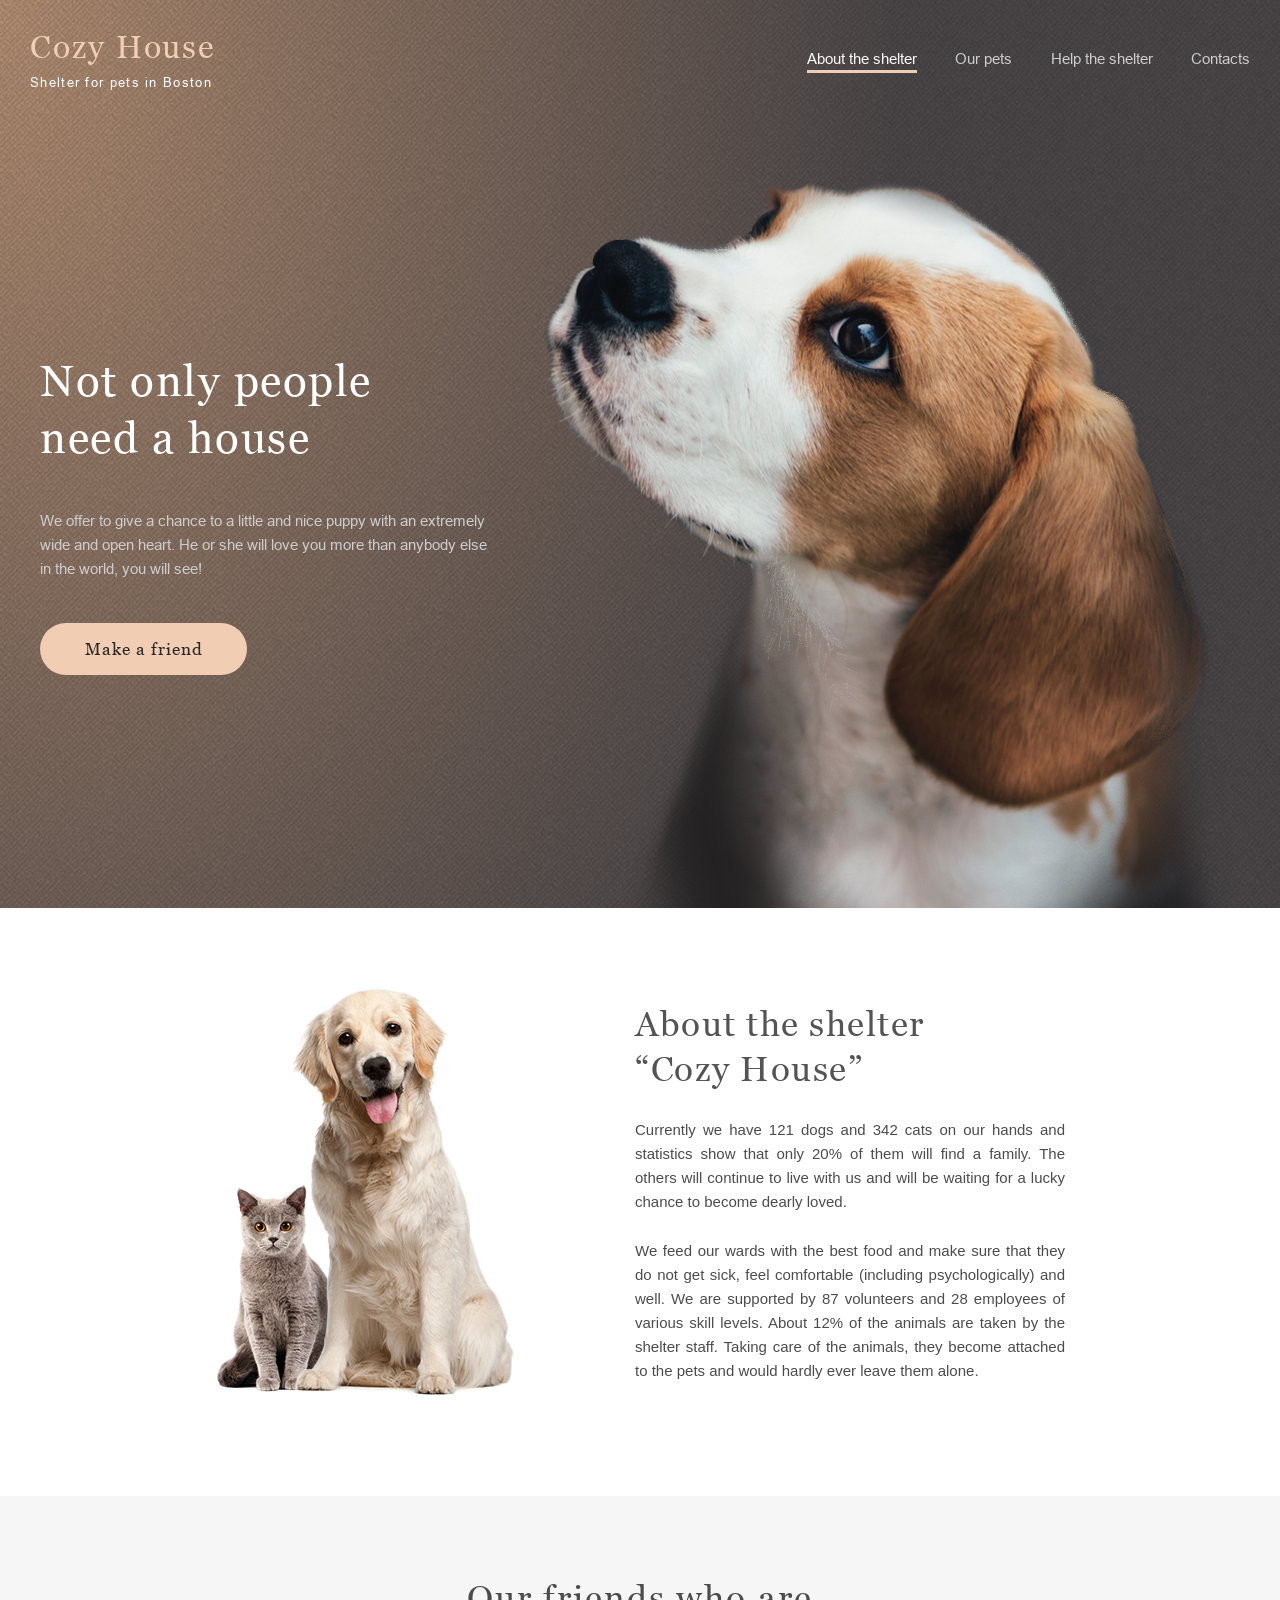
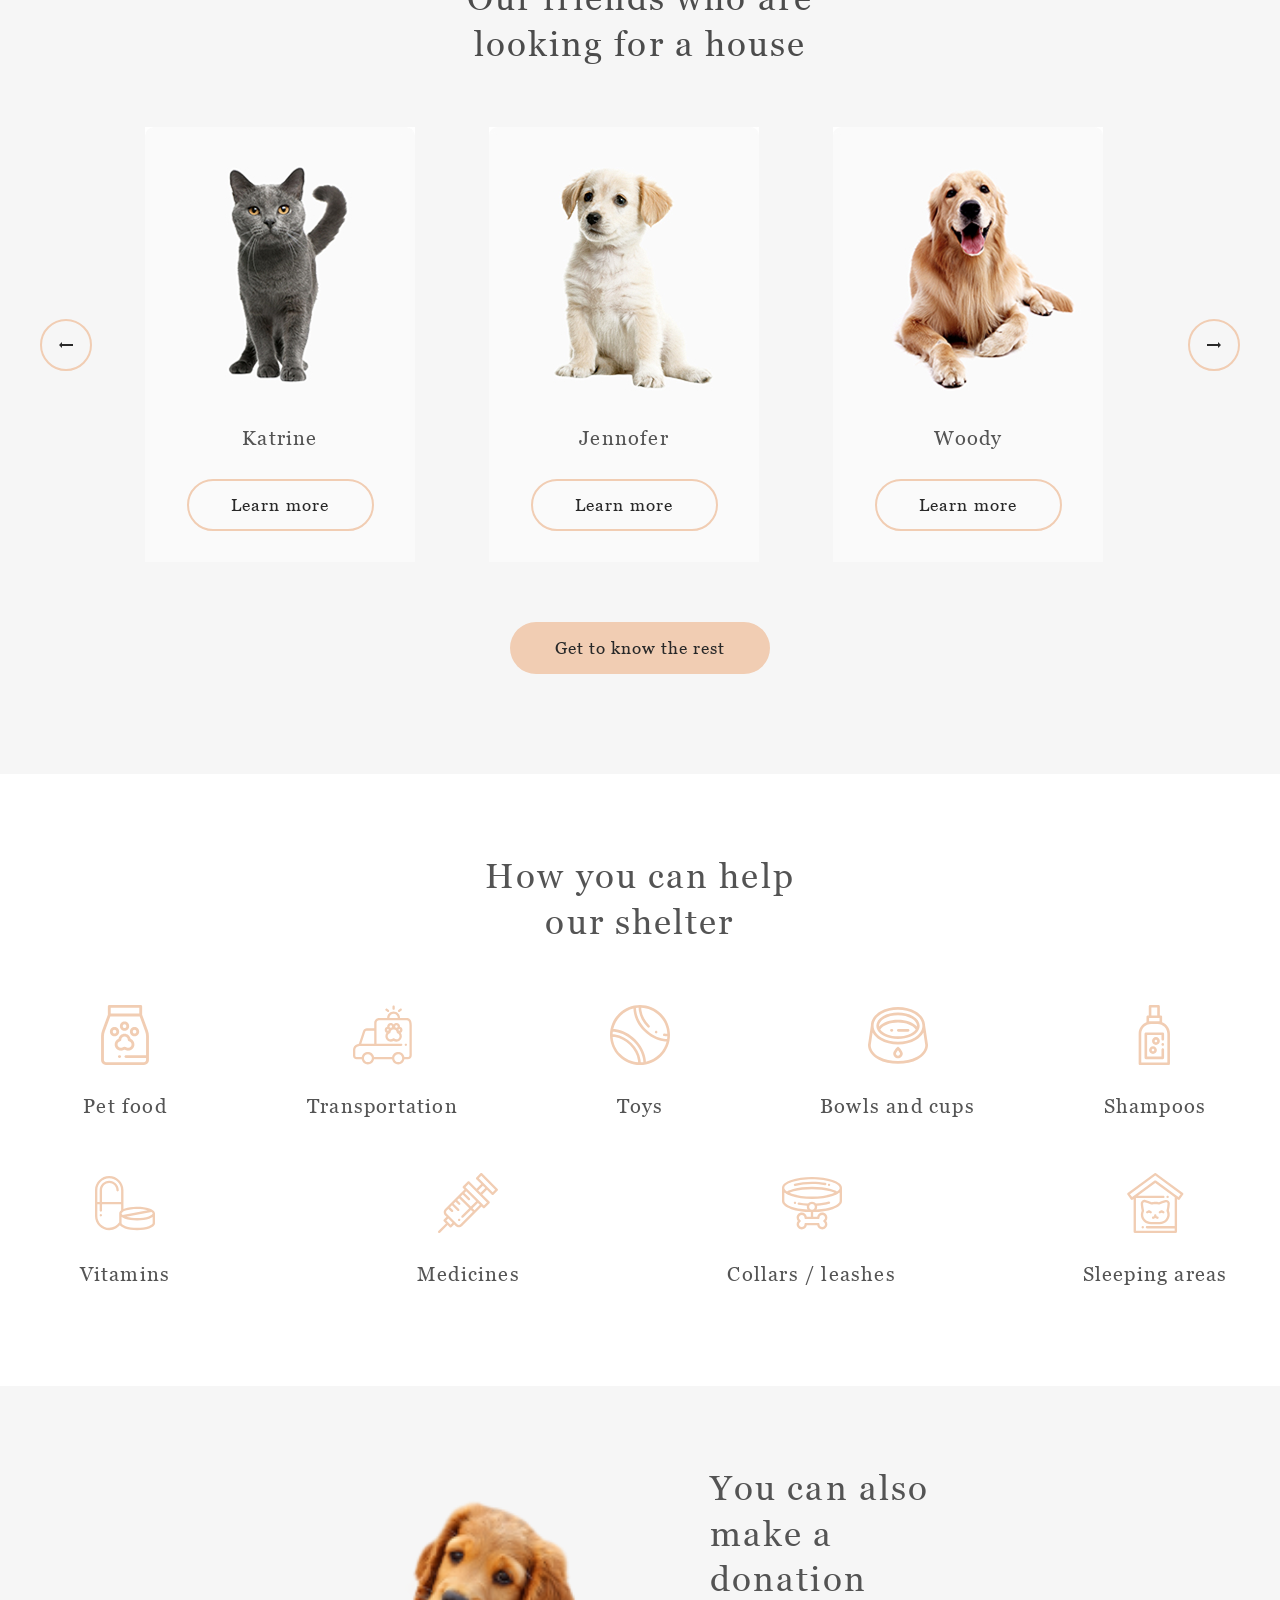
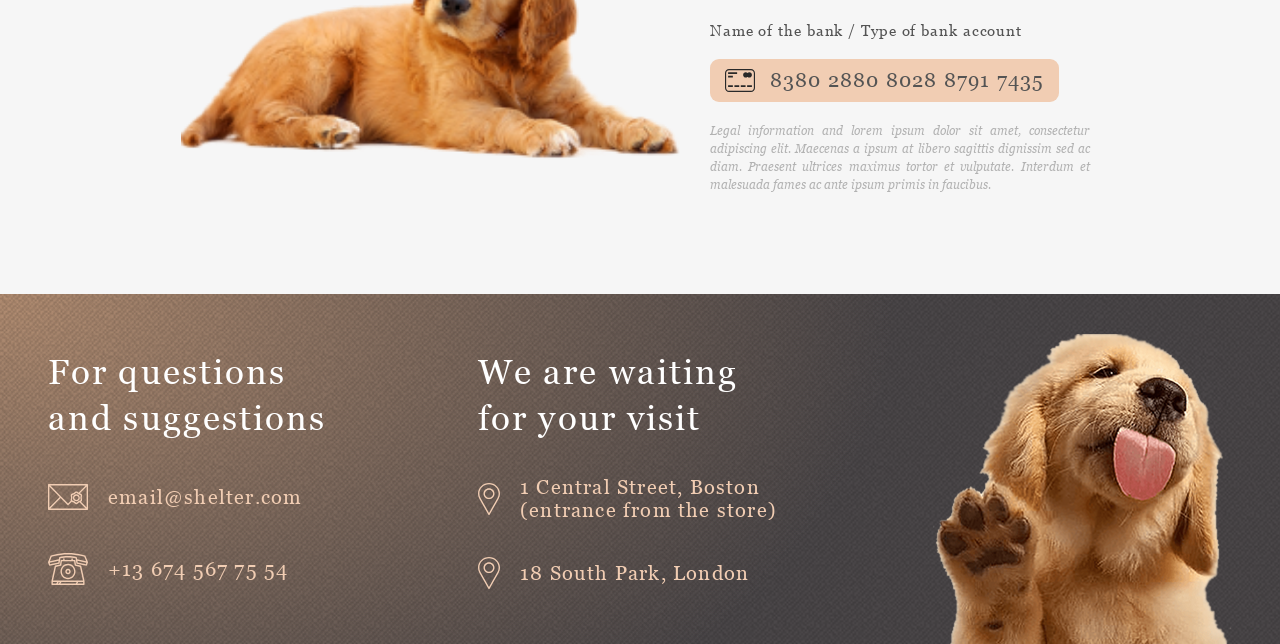
==== pages/main/index.html @ 3eb7ec78 "fix: fix header underline" ====
<!DOCTYPE html>
<html lang="en">

<head>
  <meta charset="UTF-8">
  <meta name="viewport" content="width=device-width, initial-scale=1.0">
  <title>Shelter</title>
  <link rel="stylesheet" href="./styles.css">
  <link rel="icon" href="../../assets/icons/favicon.svg" type="img/svg">
  <script type="module" src="./script.js" defer></script>
</head>

<body>
  <header class="header">
    <div class="header__limiter">
      <a class="header__title-wrapper" href="#">
        <h1 class="header__title">Cozy House</h1>
        <p class="header__title-description">Shelter for pets in Boston</p>
      </a>
      <nav class="header__navigation">
        <ul class="header__navigation-bar">
          <li class="header__navigation-item">
            <a class="header__navigation-link header__navigation-link-marked" href="#main__about">About the shelter</a>
          </li>
          <li class="header__navigation-item">
            <a class="header__navigation-link" href="../pets/index.html">Our pets</a>
          </li>
          <li class="header__navigation-item">
            <a class="header__navigation-link" href="#main__help">Help the shelter</a>
          </li>
          <li class="header__navigation-item">
            <a class="header__navigation-link" href="#footer__top">Contacts</a>
          </li>
        </ul>
      </nav>
      <button class="header__btn-menu">
      </button>
    </div>
  </header>
  <main class="main">
    <section class="main__content">
      <div class="main__content-limiter">
        <div class="main__content-block">
          <h2 class="main__content-title">Not only people need a house</h2>
          <p class="main__content-text">We offer to give a chance to a little and nice puppy with an extremely wide and
            open heart. He or she will love you more than anybody else in the world, you will see!</p>
          <button class="main__content-button">Make a friend</button>
        </div>
        <img class="main__content-image" src="../../assets/images/content-image.png" alt="">
      </div>
    </section>
    <section class="main__about" id="main__about">
      <img class="main__about-image" src="../../assets/images/about.png" alt="">
      <div class="main__about-block">
        <h2 class="main__about-title">About the shelter “Cozy House”</h2>
        <p class="main__about-text">Currently we have 121 dogs and 342 cats on our hands and statistics show that only
          20% of them will find a family. The others will continue to live with us and will be waiting for a lucky
          chance to become dearly loved.</p>
        <p class="main__about-text">We feed our wards with the best food and make sure that they do not get sick, feel
          comfortable (including psychologically) and well. We are supported by 87 volunteers and 28 employees of
          various skill levels. About 12% of the animals are taken by the shelter staff. Taking care of the animals,
          they become attached to the pets and would hardly ever leave them alone.</p>
      </div>
    </section>
    <section class="main__pets">
      <div class="main__pets-limiter">
        <h2 class="main__pets-title">Our friends who are looking for a house</h2>
        <div class="main__pets-carousel">
          <div class="carousel">
            <button class="carousel__btn-prev">
              <img class="carousel-arrow" src="../../assets/icons/black-arrow.svg" alt="">
            </button>
            <div class="carousel__container">
              <div class="carousel__card">
                <img class="carousel__card-image" src="../../assets/images/katrine.jpg" alt="">
                <h3 class="carousel__card-title">Katrine</h3>
                <button class="carousel__card-button">Learn more</button>
              </div>
              <div class="carousel__card">
                <img class="carousel__card-image" src="../../assets/images/jennifer.jpg" alt="">
                <h3 class="carousel__card-title">Jennofer</h3>
                <button class="carousel__card-button">Learn more</button>
              </div>
              <div class="carousel__card">
                <img class="carousel__card-image" src="../../assets/images/woody.jpg" alt="">
                <h3 class="carousel__card-title">Woody</h3>
                <button class="carousel__card-button">Learn more</button>
              </div>
            </div>
            <button class="carousel__btn-next">
              <img class="carousel-arrow" src="../../assets/icons/black-arrow.svg" alt="">
            </button>
          </div>
        </div>
        <a class="main__pets-button" href="../pets/index.html">Get to know the rest</a>
      </div>
    </section>
    <section class="main__help" id="main__help">
      <h2 class="main__help-title">How you can help our shelter</h2>
      <ul class="main__help-block">
        <li class="main__help-item">
          <img class="main__help-icon" src="../../assets/icons/icon-pet-food.svg" alt="Pet food">
          <h3 class="main__help-info">Pet food</h3>
        </li>
        <li class="main__help-item">
          <img class="main__help-icon" src="../../assets/icons/icon-transportation.svg" alt="Transportation">
          <h3 class="main__help-info">Transportation</h3>
        </li>
        <li class="main__help-item">
          <img class="main__help-icon" src="../../assets/icons/icon-toys.svg" alt="Toys">
          <h3 class="main__help-info">Toys</h3>
        </li>
        <li class="main__help-item">
          <img class="main__help-icon" src="../../assets/icons/icon-bowls-and-cups.svg" alt="Bowls and cups">
          <h3 class="main__help-info">Bowls and cups</h3>
        </li>
        <li class="main__help-item">
          <img class="main__help-icon" src="../../assets/icons/icon-shampoos.svg" alt="Shampoos">
          <h3 class="main__help-info">Shampoos</h3>
        </li>
        <li class="main__help-item">
          <img class="main__help-icon" src="../../assets/icons/icon-vitamins.svg" alt="Vitamins">
          <h3 class="main__help-info">Vitamins</h3>
        </li>
        <li class="main__help-item">
          <img class="main__help-icon" src="../../assets/icons/icon-medicines.svg" alt="Medicines">
          <h3 class="main__help-info">Medicines</h3>
        </li>
        <li class="main__help-item">
          <img class="main__help-icon" src="../../assets/icons/icon-collars-leashes.svg" alt="Collars / leashes">
          <h3 class="main__help-info">Collars / leashes</h3>
        </li>
        <li class="main__help-item">
          <img class="main__help-icon" src="../../assets/icons/icon-sleeping-area.svg" alt="Sleeping areas">
          <h3 class="main__help-info">Sleeping areas</h3>
        </li>
      </ul>
    </section>
    <section class="main__donation">
      <div class="main__donation-limiter">
        <div class="main__donation-block">
          <h2 class="main__donation-title">You can also make a donation</h2>
          <p class="main__donation-info">Name of the bank / Type of bank account</p>
          <a class="main__donation-button" href="#">
            <img class="main__donation-icon" src="../../assets/icons/credit-card.svg" alt="Credit card">
            <span class="main__donation-label">8380 2880 8028 8791 7435</span>
          </a>
          <p class="main__donation-description">Legal information and lorem ipsum dolor sit amet, consectetur adipiscing
            elit. Maecenas a ipsum at libero sagittis dignissim sed ac diam. Praesent ultrices maximus tortor et
            vulputate. Interdum et malesuada fames ac ante ipsum primis in faucibus.</p>
        </div>
        <img class="main__donation-image" src="../../assets/images/donation-dog.png" alt="Dog">
      </div>
    </section>
  </main>
  <footer class="footer">
    <div class="footer__limiter">
      <div class="footer__top" id="footer__top">
        <h2 class="footer__top-title">For questions and suggestions</h2>
        <div class="footer__top-wrapper">
          <img class="footer__top-icon" src="../../assets/icons/icon-email.svg" alt="E-mail">
          <a class="footer__top-link" href="mailto:email@shelter.com">email@shelter.com</a>
        </div>
        <div class="footer__top-wrapper">
          <img class="footer__top-icon" src="../../assets/icons/icon-phone.svg" alt="Phone number">
          <a class="footer__top-link" href="tel:+136745677554">+13 674 567 75 54</a>
        </div>
      </div>
      <div class="footer__bottom">
        <h2 class="footer__bottom-title">We are waiting for your visit</h2>
        <div class="footer__bottom-wrapper">
          <img class="footer__bottom-icon" src="../../assets/icons/icon-marker.svg" alt="Location marker">
          <a class="footer__bottom-link" href="https://maps.app.goo.gl/SyKajx7W2H8h12sm7" target="_blank"
            rel="noopener">1 Central Street, Boston (entrance from
            the store)</a>
        </div>
        <div class="footer__bottom-wrapper">
          <img class="footer__bottom-icon" src="../../assets/icons/icon-marker.svg" alt="Location marker">
          <a class="footer__bottom-link" href="https://maps.app.goo.gl/yo5nU71KnDTevSbt5" target="_blank"
            rel="noopener">18 South Park, London</a>
        </div>
      </div>
      <img class="footer__image" src="../../assets/images/footer-image.png" alt="">
    </div>
  </footer>
</body>

</html>
---- pages/main/styles.css ----
@import url('../../assets/styles/defaults.css');
@import url('../../assets/styles/fonts.css');
@import url('../../assets/styles/variables.css');
@import url('./styles/header.css');
@import url('./styles/main.css');
@import url('./styles/footer.css');
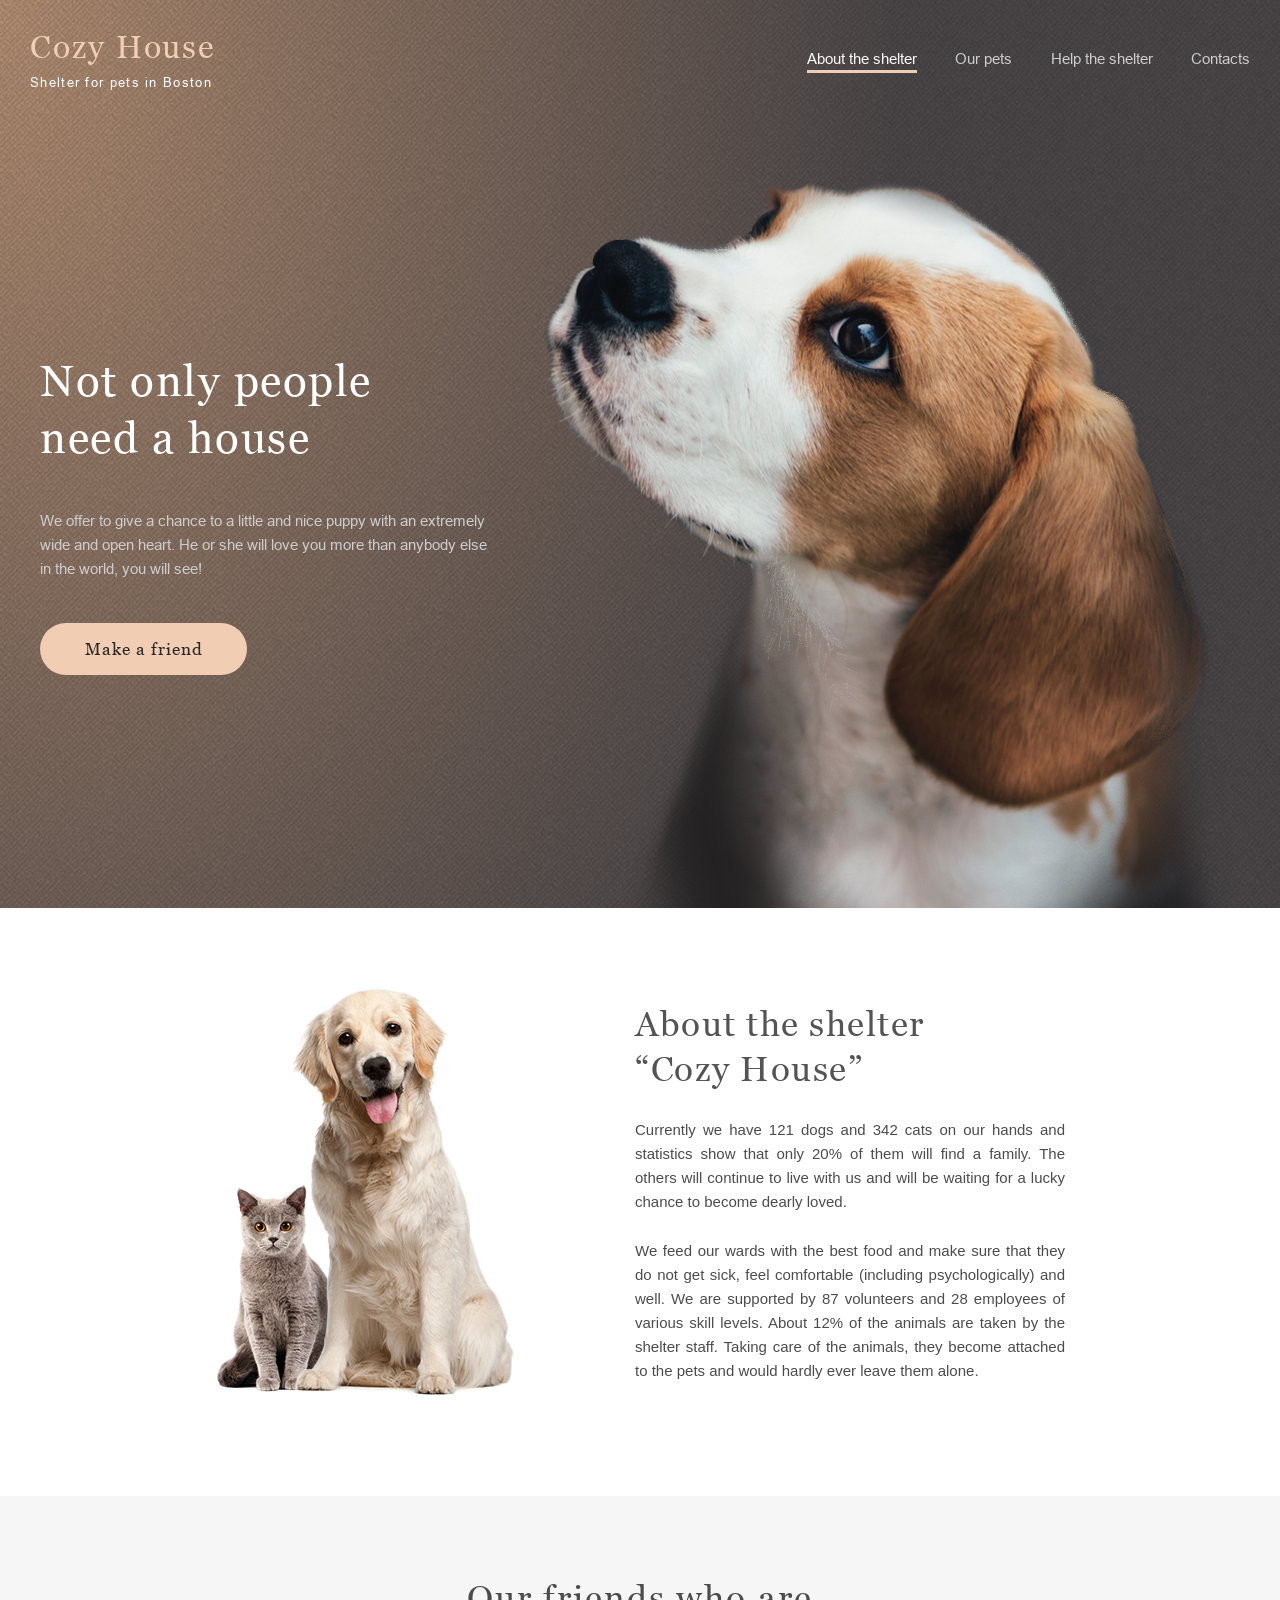
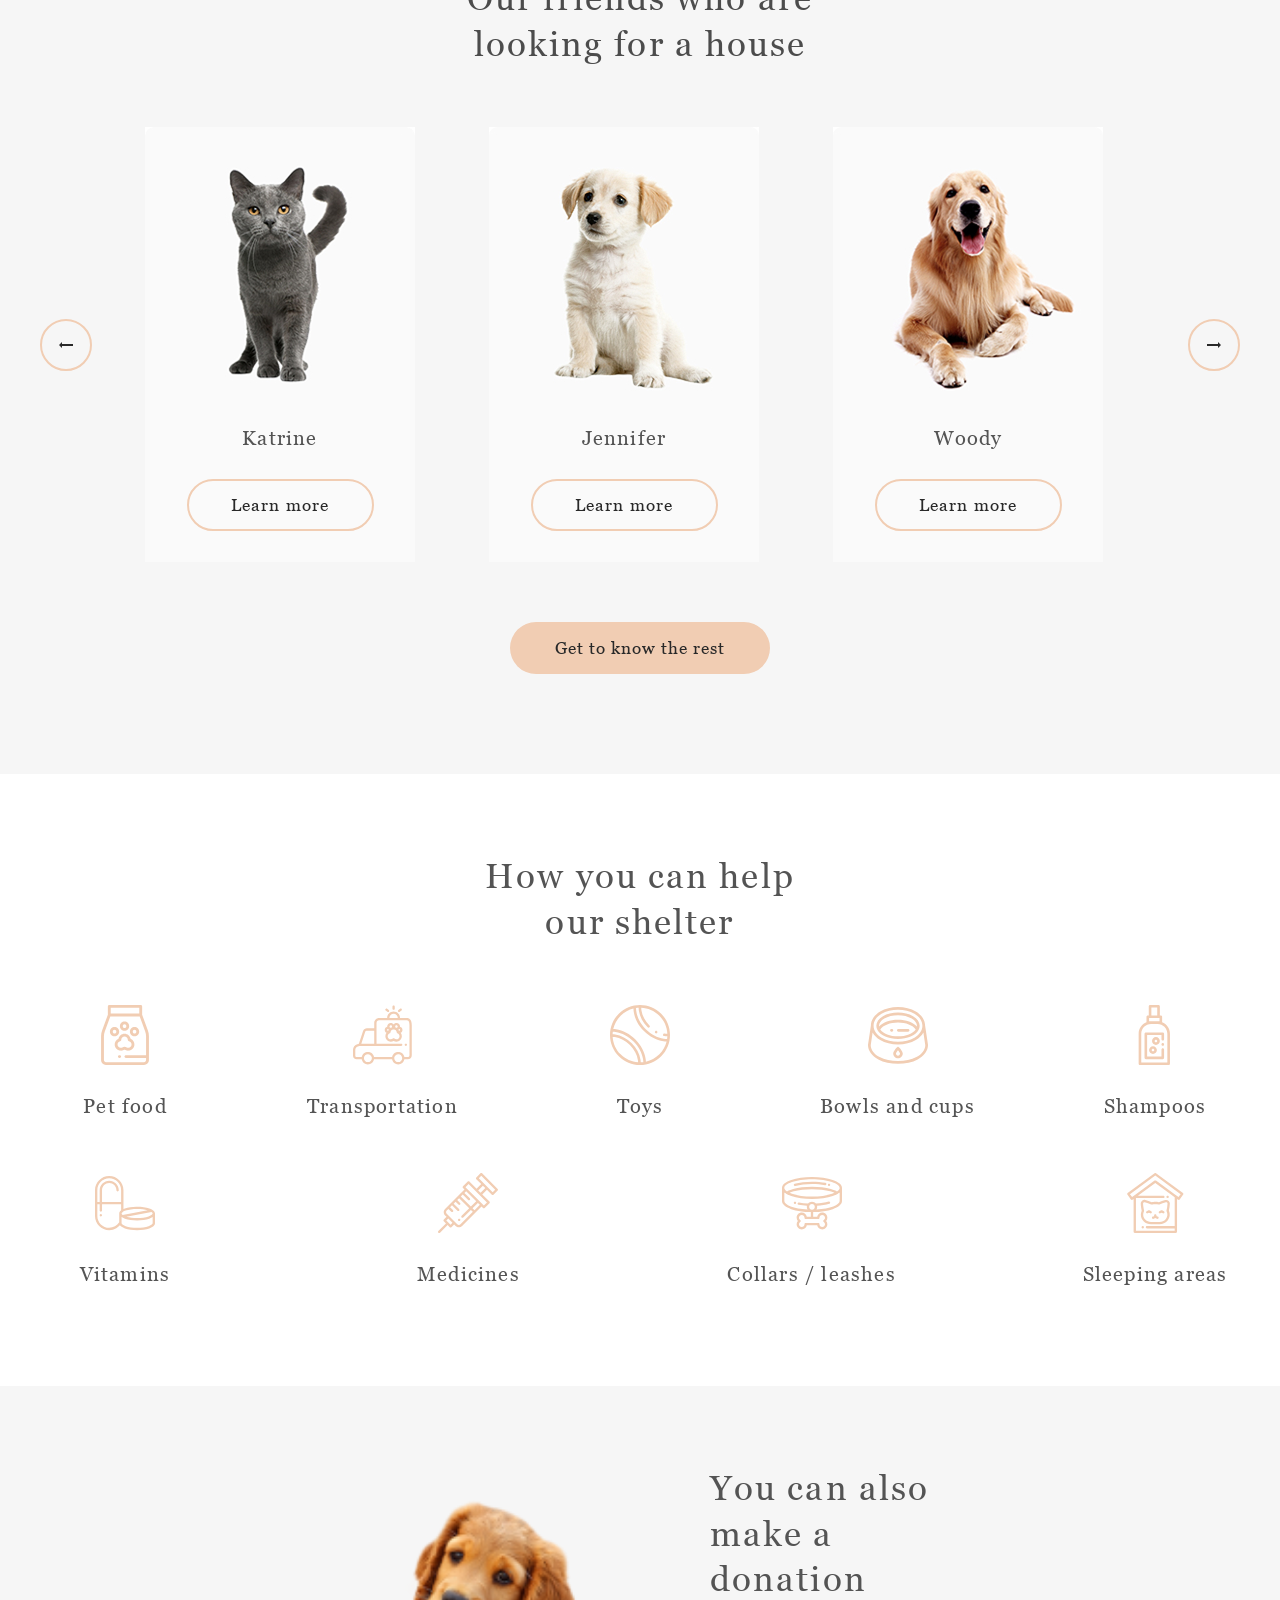
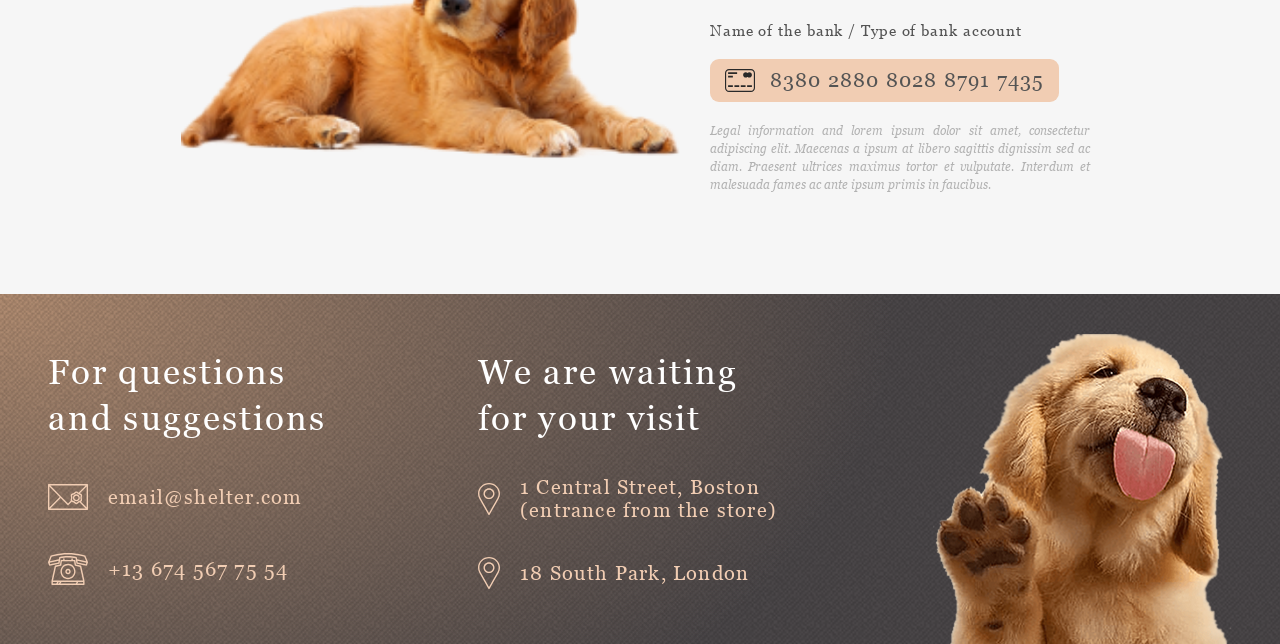
==== commit ea7107c2: "fix: fix card name" ====
--- a/pages/main/index.html
+++ b/pages/main/index.html
@@ -78,7 +78,7 @@
               </div>
               <div class="carousel__card">
                 <img class="carousel__card-image" src="../../assets/images/jennifer.jpg" alt="">
-                <h3 class="carousel__card-title">Jennofer</h3>
+                <h3 class="carousel__card-title">Jennifer</h3>
                 <button class="carousel__card-button">Learn more</button>
               </div>
               <div class="carousel__card">
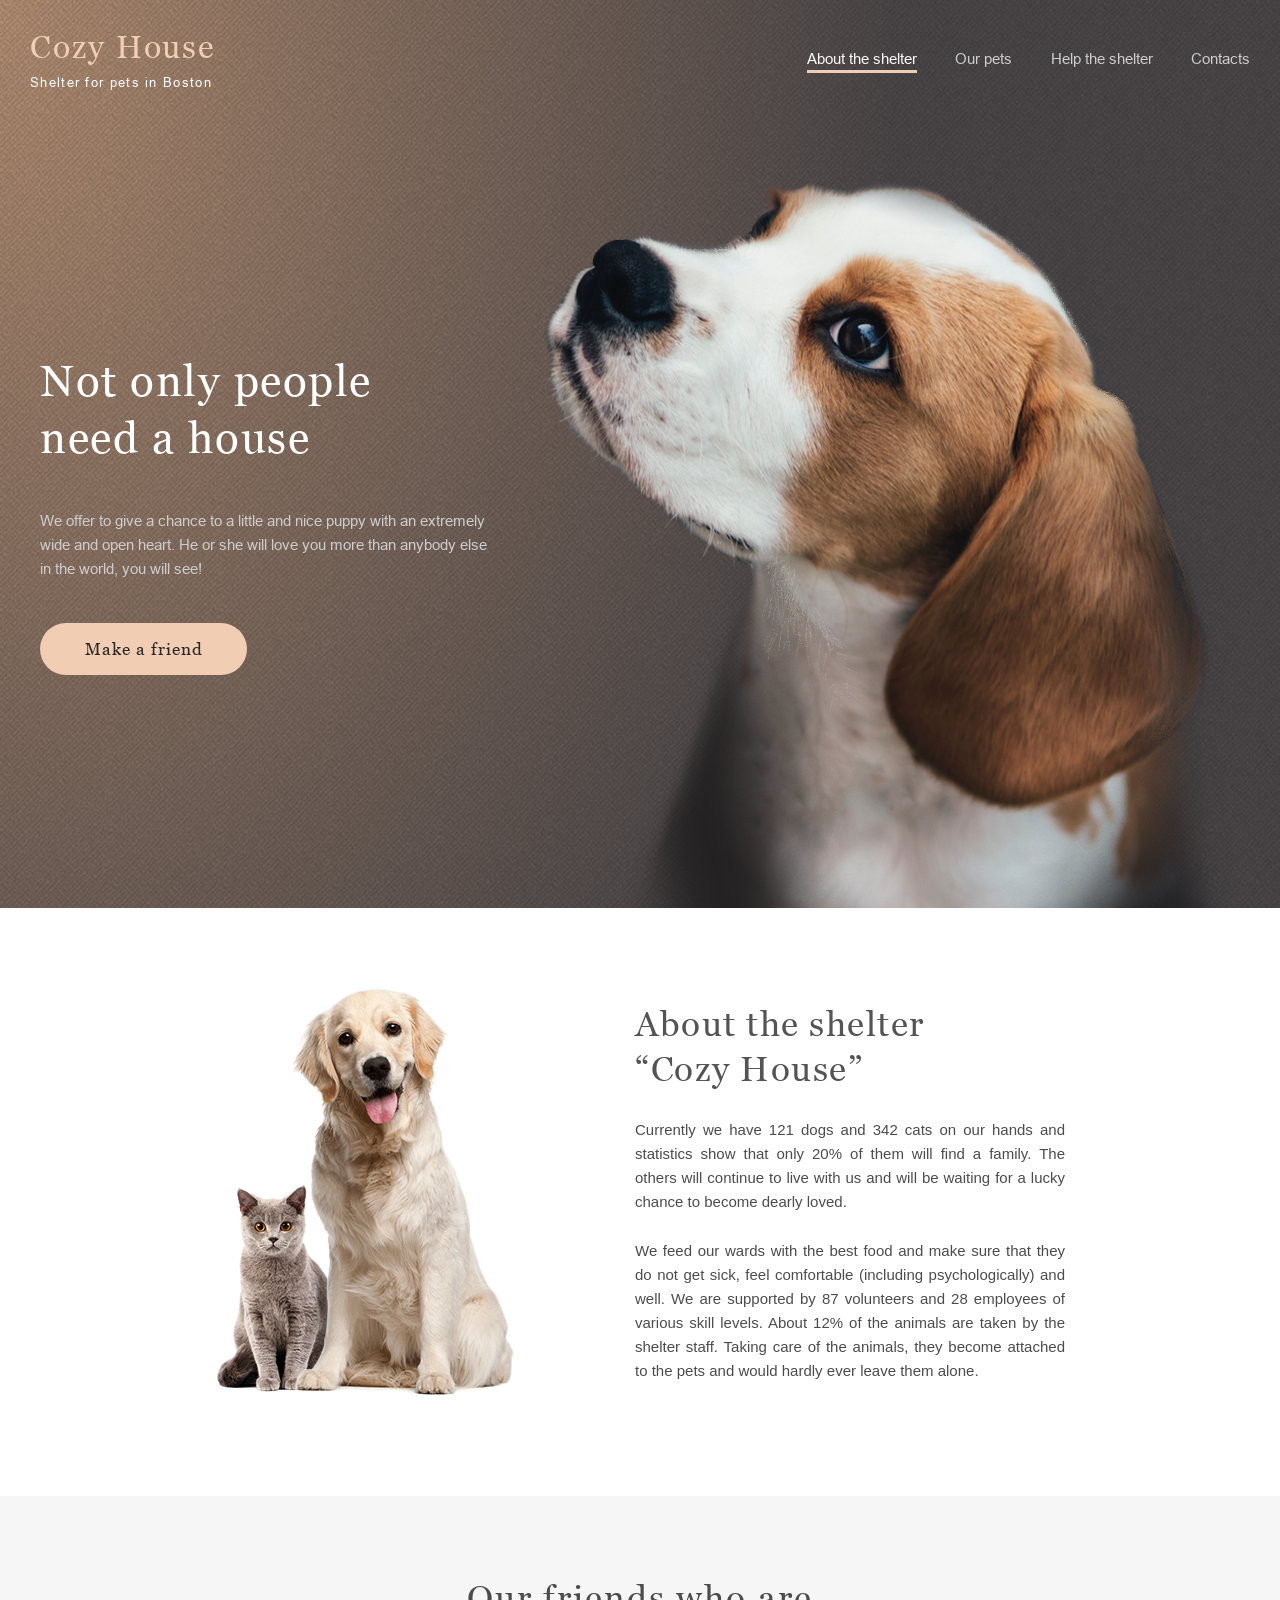
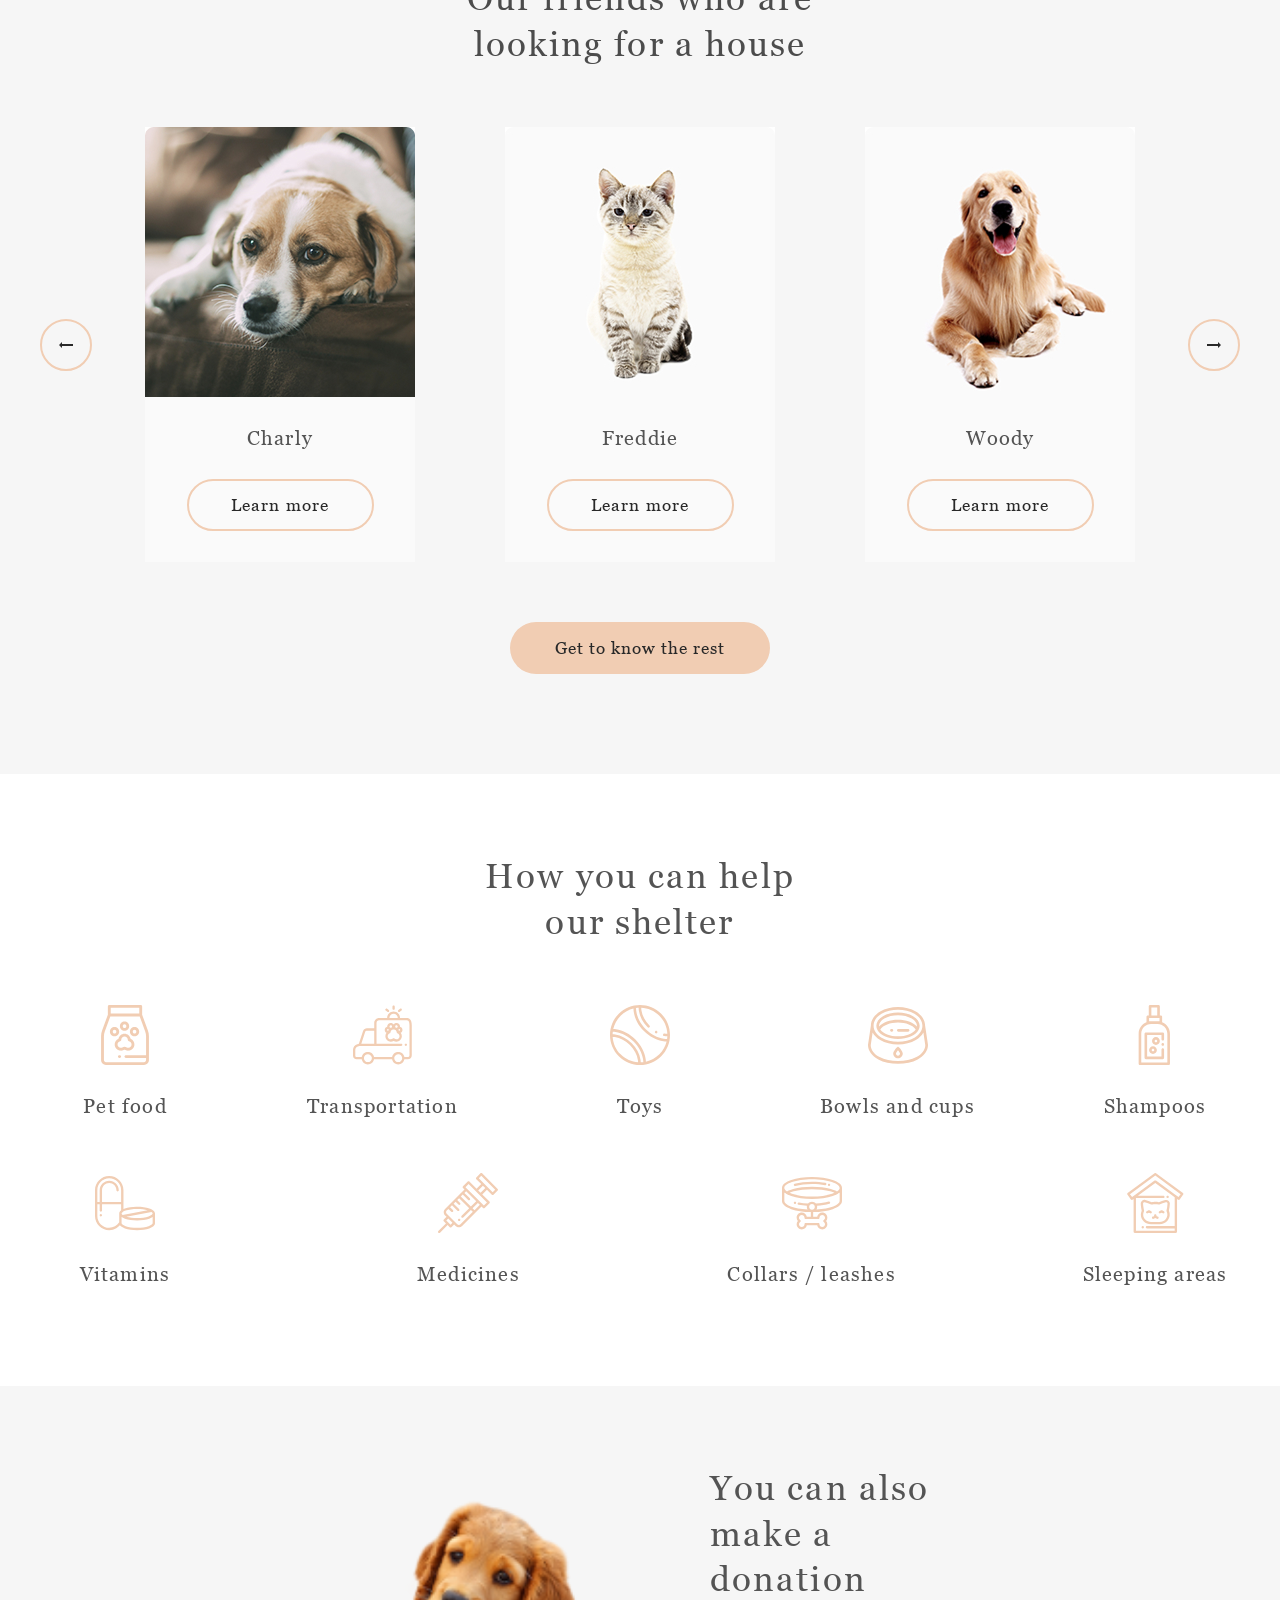
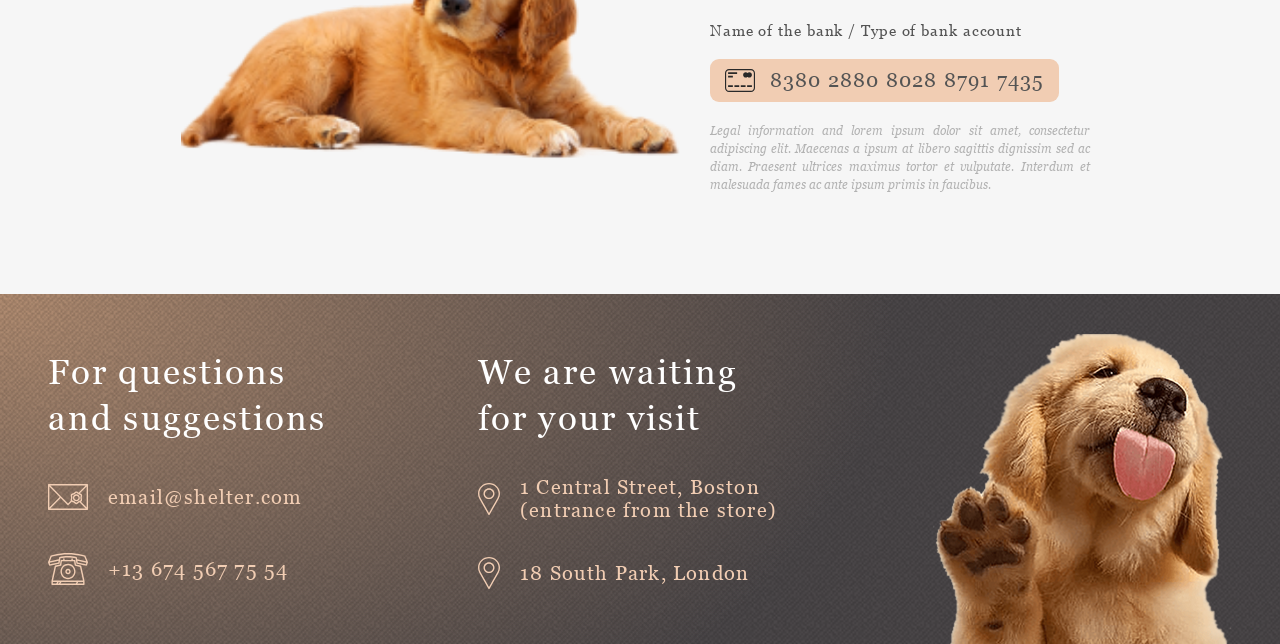
==== commit 3ab7ab96: "feat: add init carousel" ====
--- a/pages/main/index.html
+++ b/pages/main/index.html
@@ -70,23 +70,7 @@
             <button class="carousel__btn-prev">
               <img class="carousel-arrow" src="../../assets/icons/black-arrow.svg" alt="">
             </button>
-            <div class="carousel__container">
-              <div class="carousel__card">
-                <img class="carousel__card-image" src="../../assets/images/katrine.jpg" alt="">
-                <h3 class="carousel__card-title">Katrine</h3>
-                <button class="carousel__card-button">Learn more</button>
-              </div>
-              <div class="carousel__card">
-                <img class="carousel__card-image" src="../../assets/images/jennifer.jpg" alt="">
-                <h3 class="carousel__card-title">Jennifer</h3>
-                <button class="carousel__card-button">Learn more</button>
-              </div>
-              <div class="carousel__card">
-                <img class="carousel__card-image" src="../../assets/images/woody.jpg" alt="">
-                <h3 class="carousel__card-title">Woody</h3>
-                <button class="carousel__card-button">Learn more</button>
-              </div>
-            </div>
+            <div class="carousel__container"></div>
             <button class="carousel__btn-next">
               <img class="carousel-arrow" src="../../assets/icons/black-arrow.svg" alt="">
             </button>
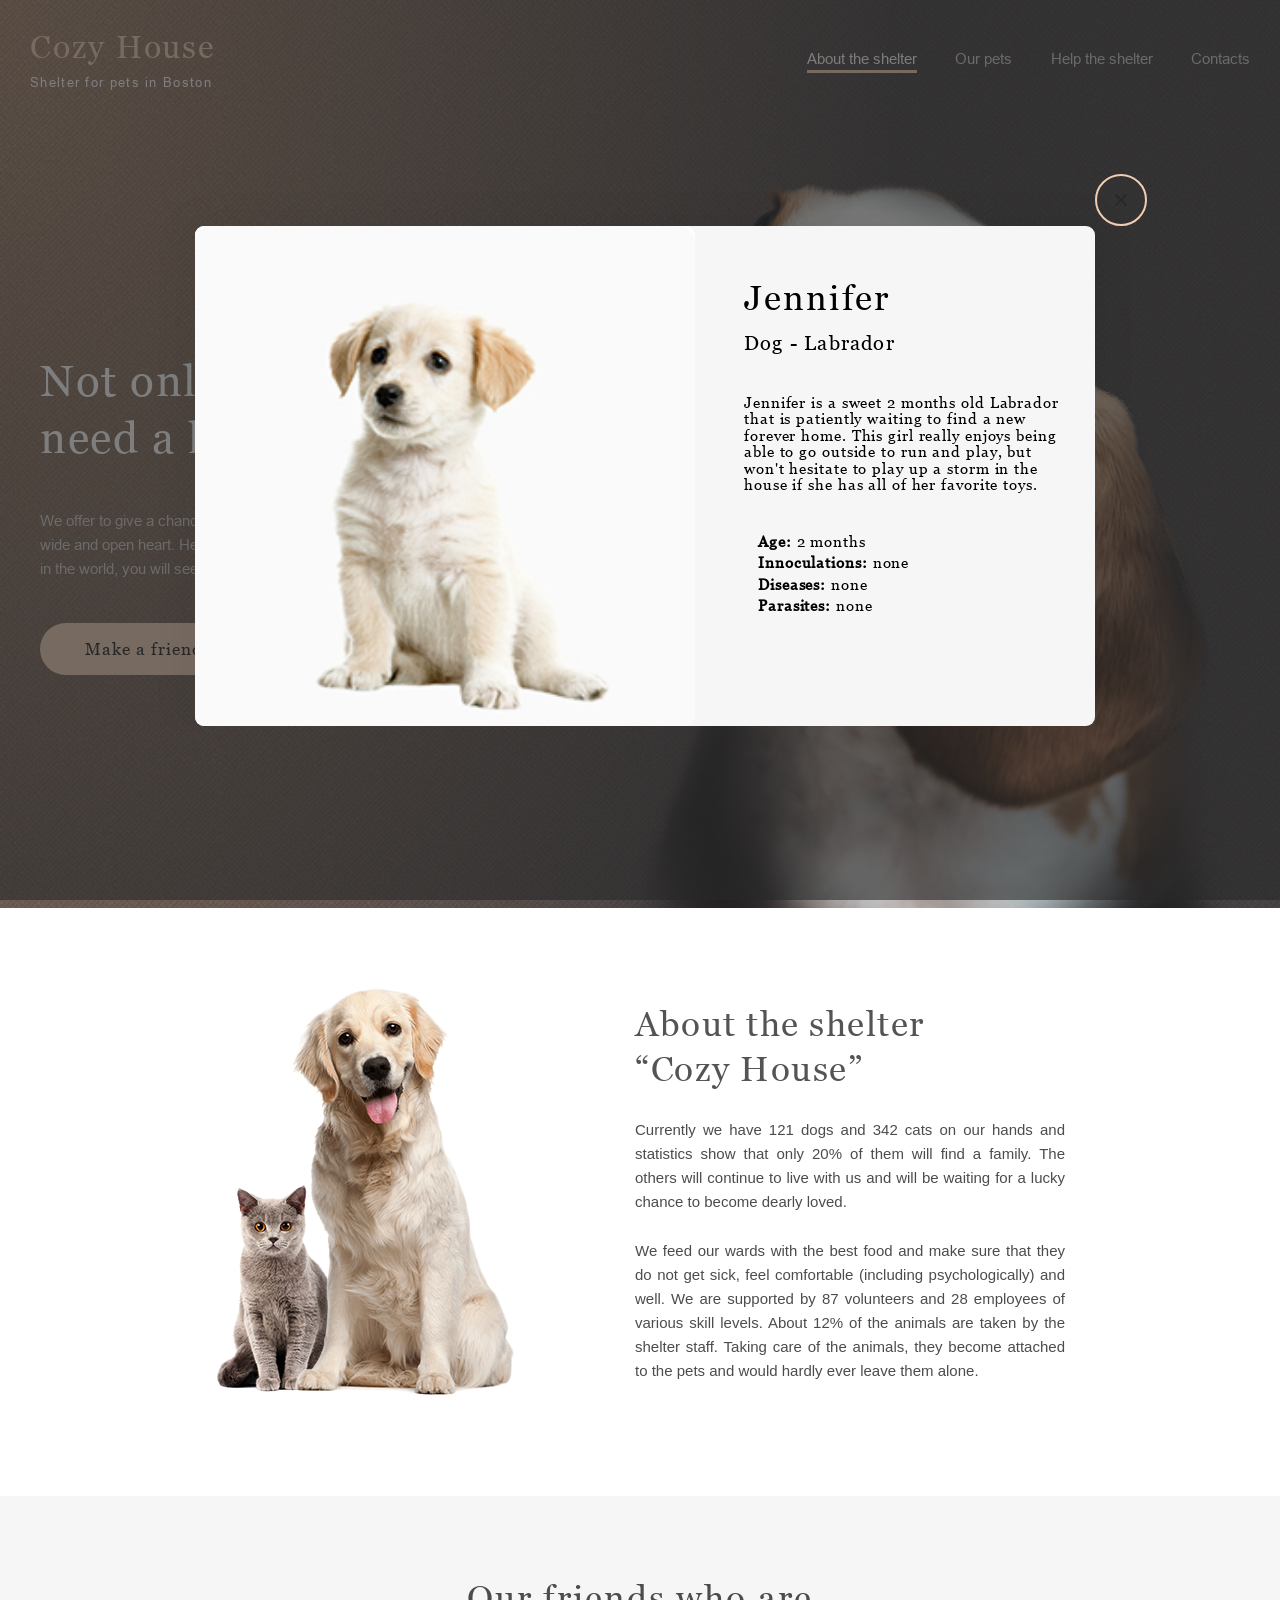
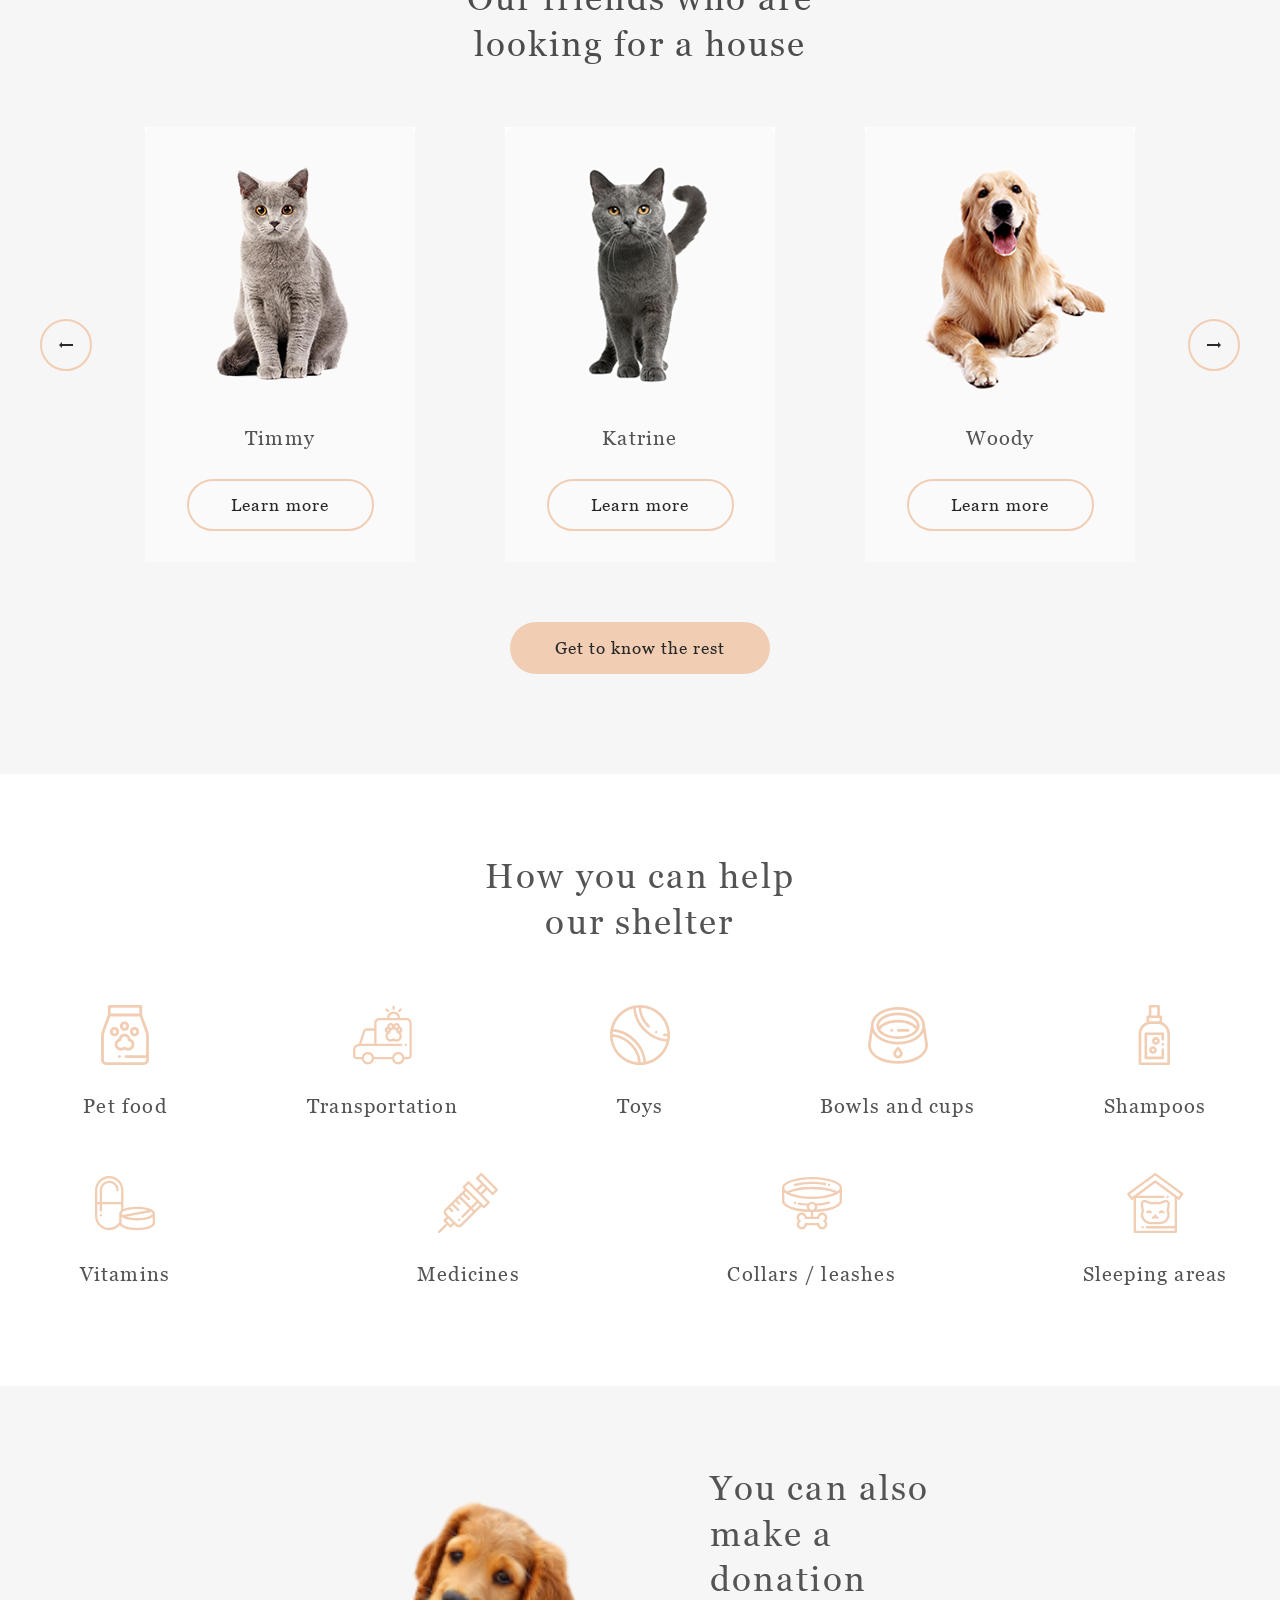
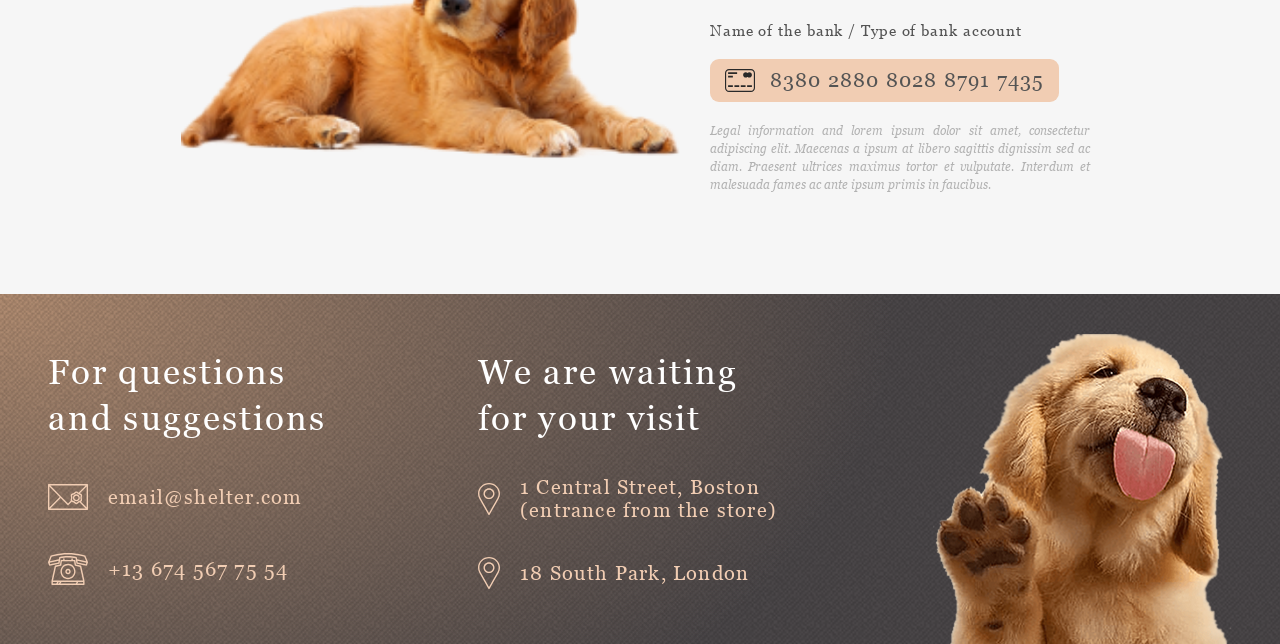
==== commit b80a867c: "feat: add popup mark up" ====
--- a/pages/main/index.html
+++ b/pages/main/index.html
@@ -167,6 +167,42 @@
       <img class="footer__image" src="../../assets/images/footer-image.png" alt="">
     </div>
   </footer>
+  <div class="popup" popover>
+    <div class="popup__card">
+      <button class="popup__btn-close"></button>
+      <div class="popup__container">
+        <img class="popup__image" src="../../assets/images/jennifer.jpg" alt="Jennifer">
+        <div class="popup__wrapper">
+          <h2 class="popup__title">Jennifer</h2>
+          <p class="popup__info">Dog - Labrador</p>
+          <p class="popup__description">Jennifer is a sweet 2 months old Labrador that is patiently waiting to find a
+            new forever home. This girl really enjoys being able to go outside to run and play, but won't hesitate to
+            play up a storm in the house if she has all of her favorite toys.</p>
+          <ul class="popup__params">
+            <li class="popup__item">
+              <p class="popup__item-title">Age:</p>
+              <p class="popup__item-text"> 2 months</p>
+            </li>
+            <li class="popup__item">
+              <p class="popup__item-title">Innoculations:</p>
+              <p class="popup__item-text"> none</p>
+            </li>
+            <li class="popup__item">
+              <p class="popup__item-title">Diseases:</p>
+              <p class="popup__item-text"> none</p>
+            </li>
+            <li class="popup__item">
+              <p class="popup__item-title">Parasites:</p>
+              <p class="popup__item-text"> none</p>
+            </li>
+          </ul>
+        </div>
+      </div>
+    </div>
+  </div>
+  <script>
+    document.querySelector('.popup').showPopover();
+  </script>
 </body>
 
 </html>
--- a/pages/main/styles.css
+++ b/pages/main/styles.css
@@ -3,4 +3,5 @@
 @import url('../../assets/styles/variables.css');
 @import url('./styles/header.css');
 @import url('./styles/main.css');
-@import url('./styles/footer.css');+@import url('./styles/footer.css');
+@import url('../../assets/styles/pop-up.css');
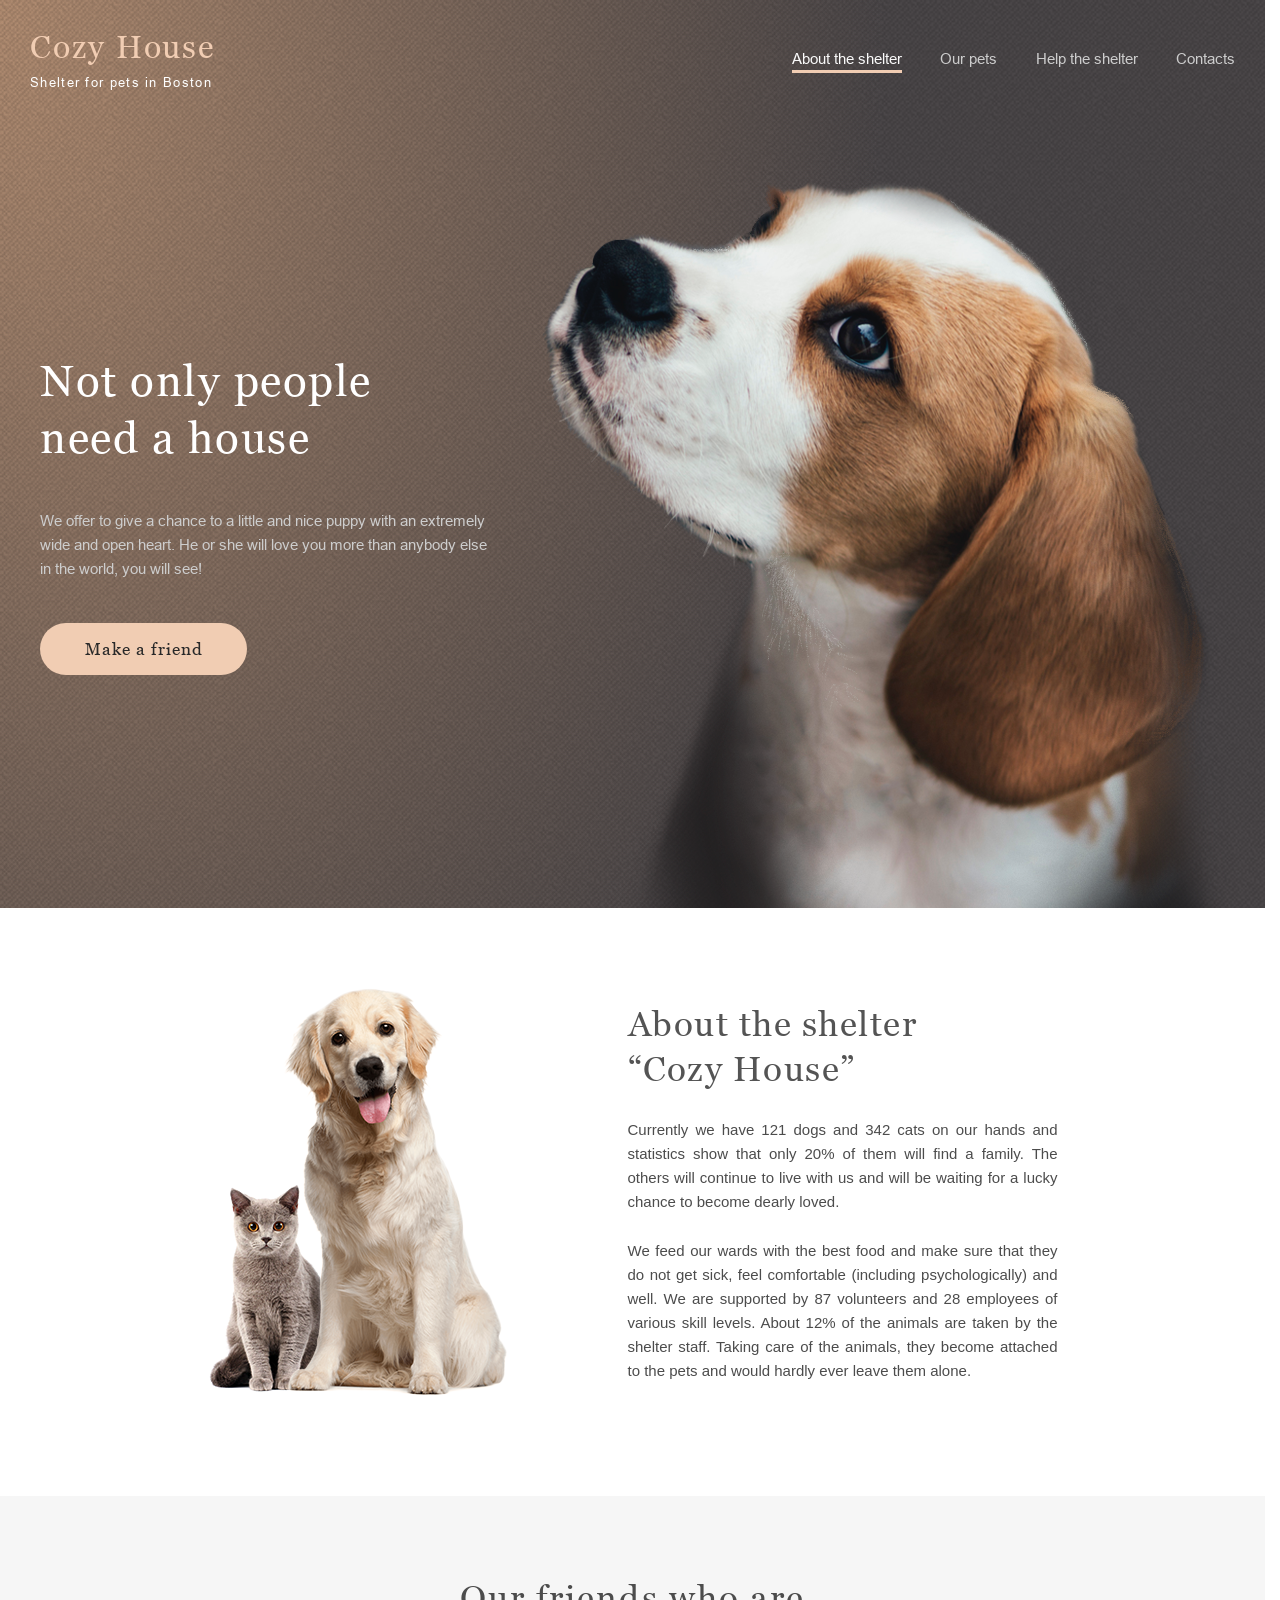
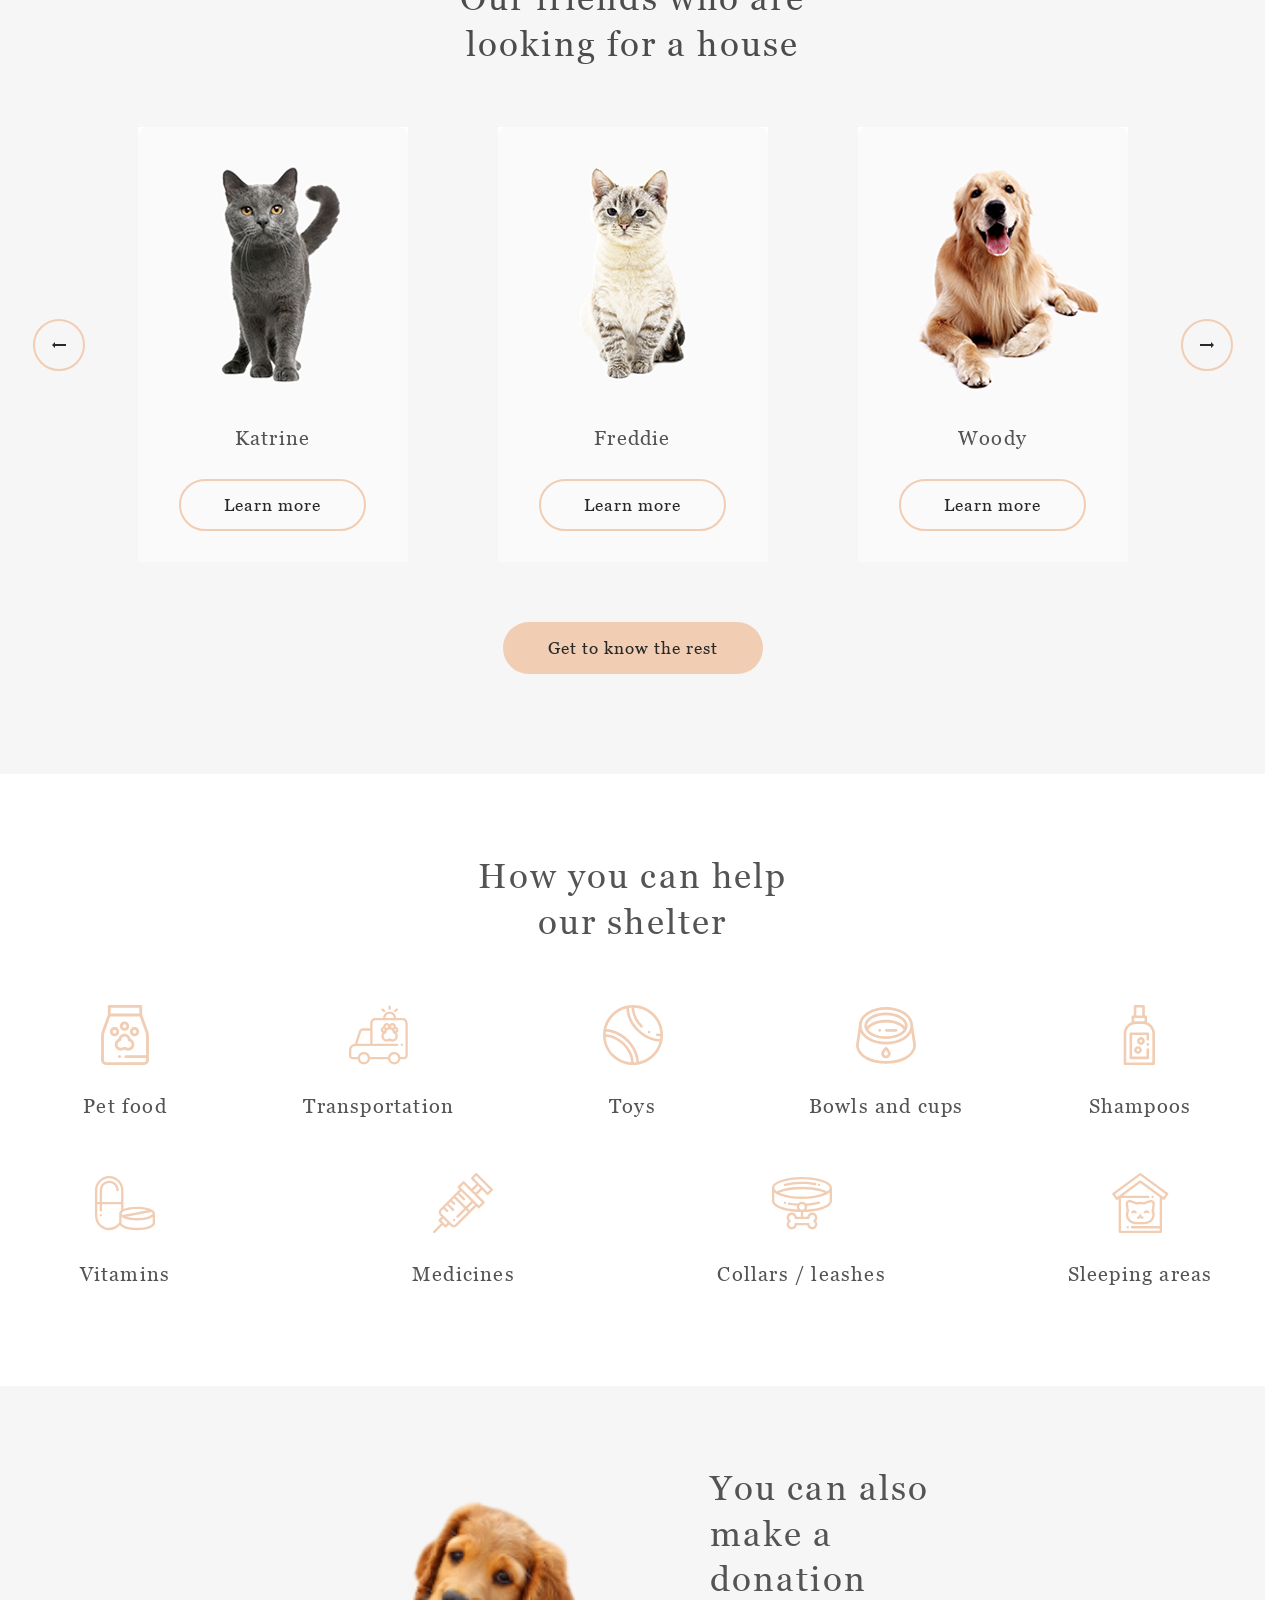
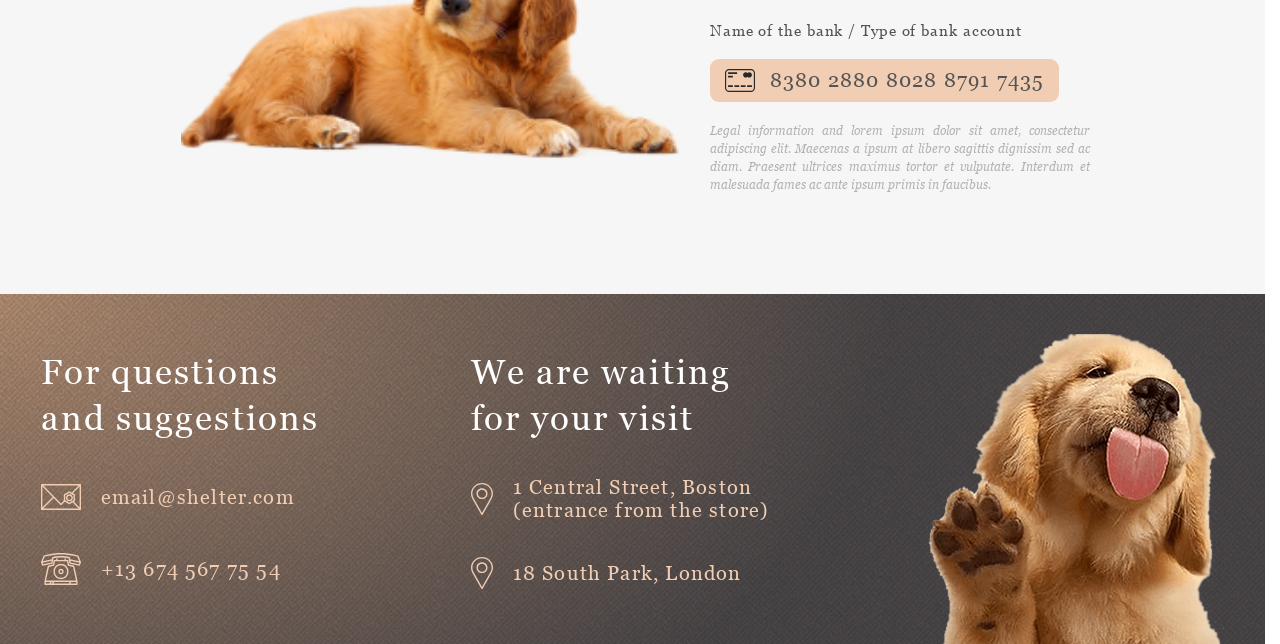
==== commit 13012c79: "feat: add popup into main page" ====
--- a/pages/main/index.html
+++ b/pages/main/index.html
@@ -167,42 +167,41 @@
       <img class="footer__image" src="../../assets/images/footer-image.png" alt="">
     </div>
   </footer>
-  <div class="popup" popover>
+  <div class="popup" id="popup" popover>
     <div class="popup__card">
-      <button class="popup__btn-close"></button>
+      <button class="popup__btn-close" popovertarget="popup" popovertargetaction="hide"></button>
       <div class="popup__container">
-        <img class="popup__image" src="../../assets/images/jennifer.jpg" alt="Jennifer">
+        <img class="popup__image" src="" alt="">
         <div class="popup__wrapper">
-          <h2 class="popup__title">Jennifer</h2>
-          <p class="popup__info">Dog - Labrador</p>
-          <p class="popup__description">Jennifer is a sweet 2 months old Labrador that is patiently waiting to find a
-            new forever home. This girl really enjoys being able to go outside to run and play, but won't hesitate to
-            play up a storm in the house if she has all of her favorite toys.</p>
+          <h2 class="popup__title"></h2>
+          <p class="popup__info"></p>
+          <p class="popup__description"></p>
           <ul class="popup__params">
             <li class="popup__item">
               <p class="popup__item-title">Age:</p>
-              <p class="popup__item-text"> 2 months</p>
+              <p class="popup__item-text"></p>
             </li>
             <li class="popup__item">
               <p class="popup__item-title">Innoculations:</p>
-              <p class="popup__item-text"> none</p>
+              <p class="popup__item-text"></p>
             </li>
             <li class="popup__item">
               <p class="popup__item-title">Diseases:</p>
-              <p class="popup__item-text"> none</p>
+              <p class="popup__item-text"></p>
             </li>
             <li class="popup__item">
               <p class="popup__item-title">Parasites:</p>
-              <p class="popup__item-text"> none</p>
+              <p class="popup__item-text"> </p>
             </li>
           </ul>
         </div>
       </div>
     </div>
   </div>
-  <script>
+  <!-- Test script popover -->
+  <!-- <script>
     document.querySelector('.popup').showPopover();
-  </script>
+  </script> -->
 </body>
 
 </html>
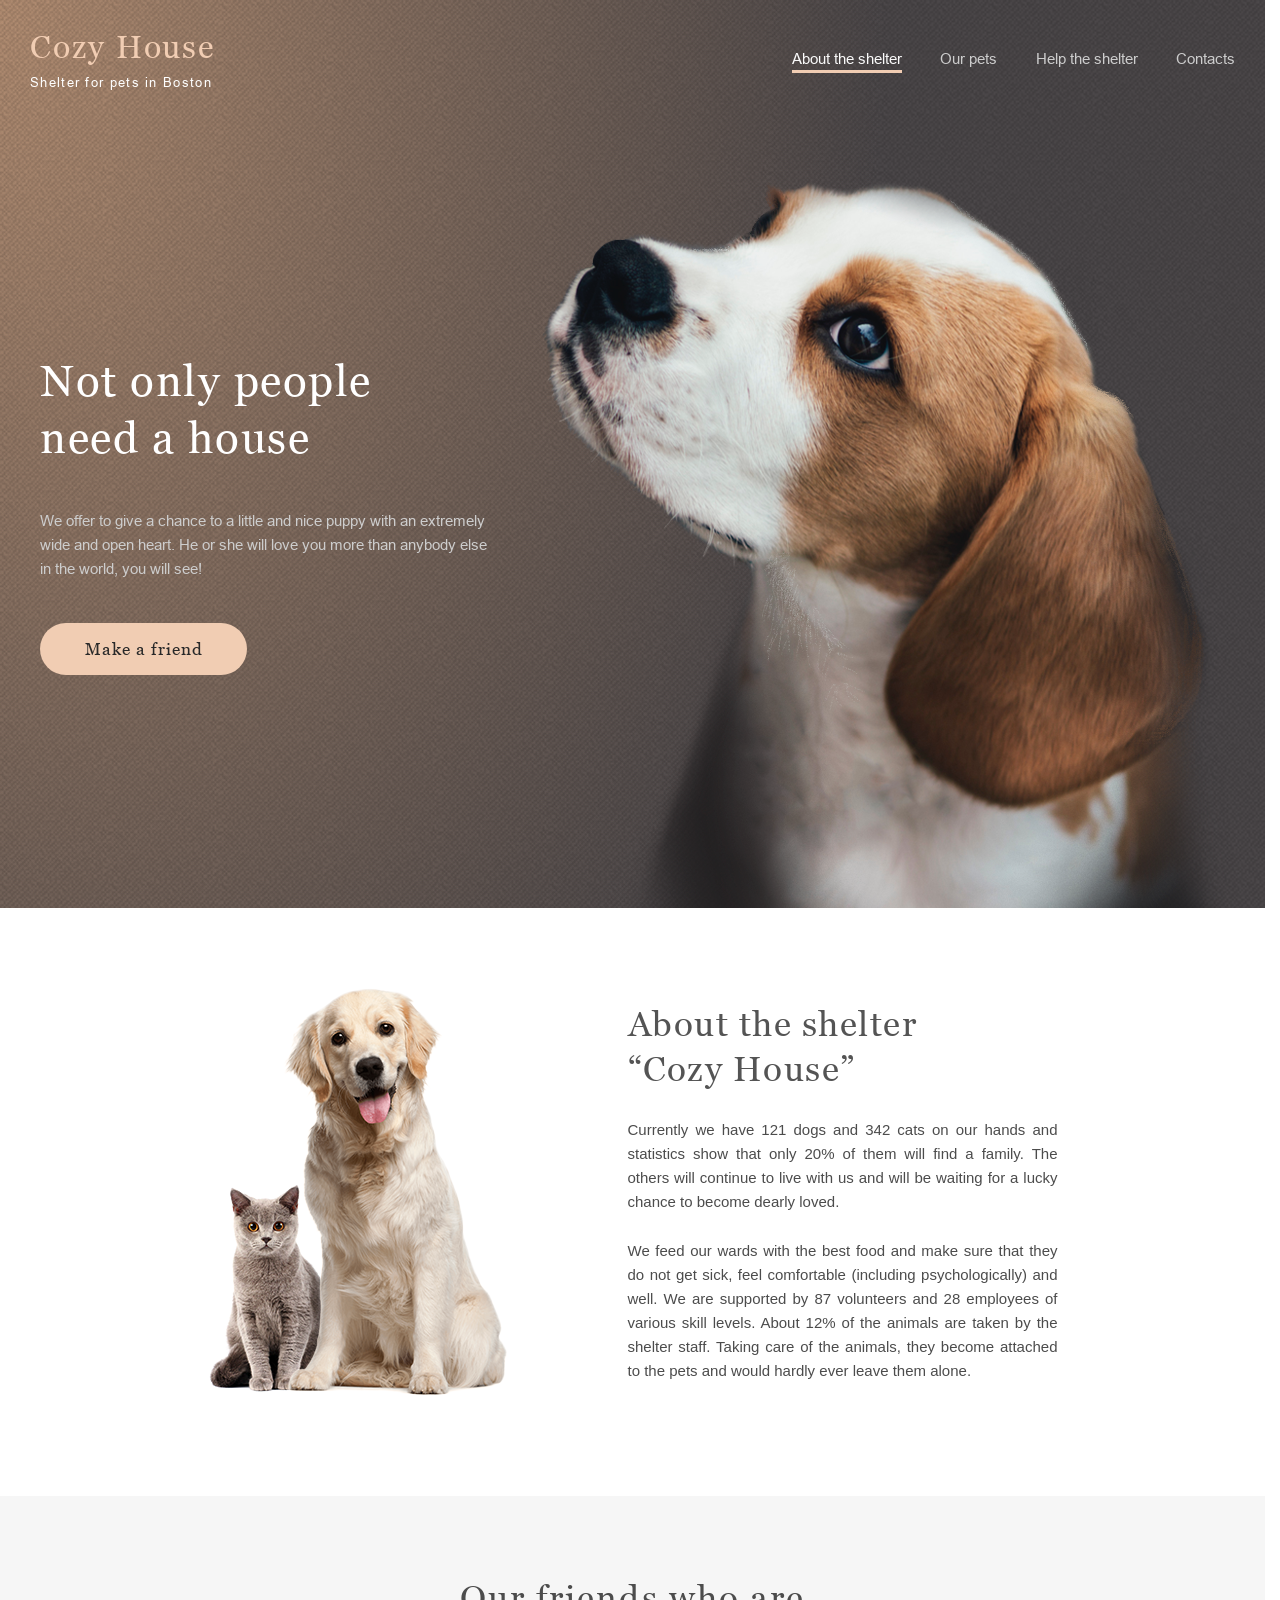
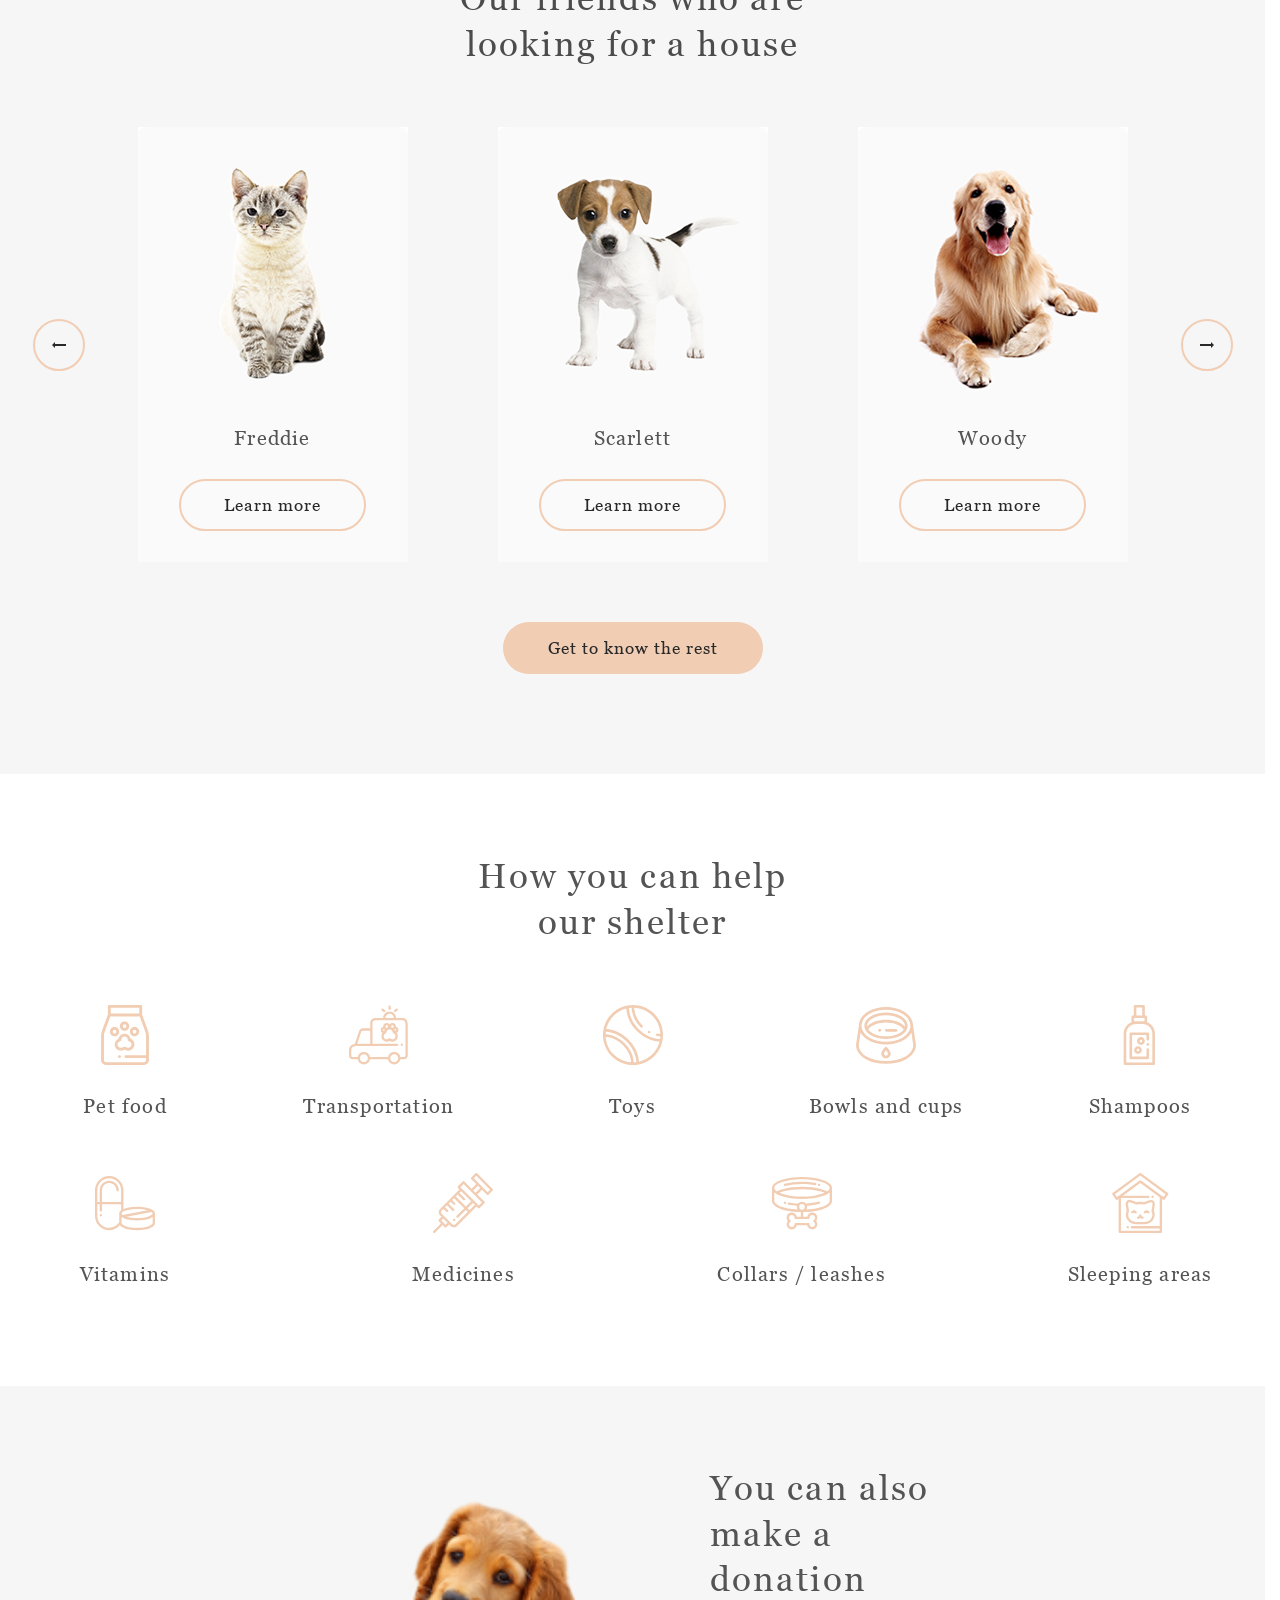
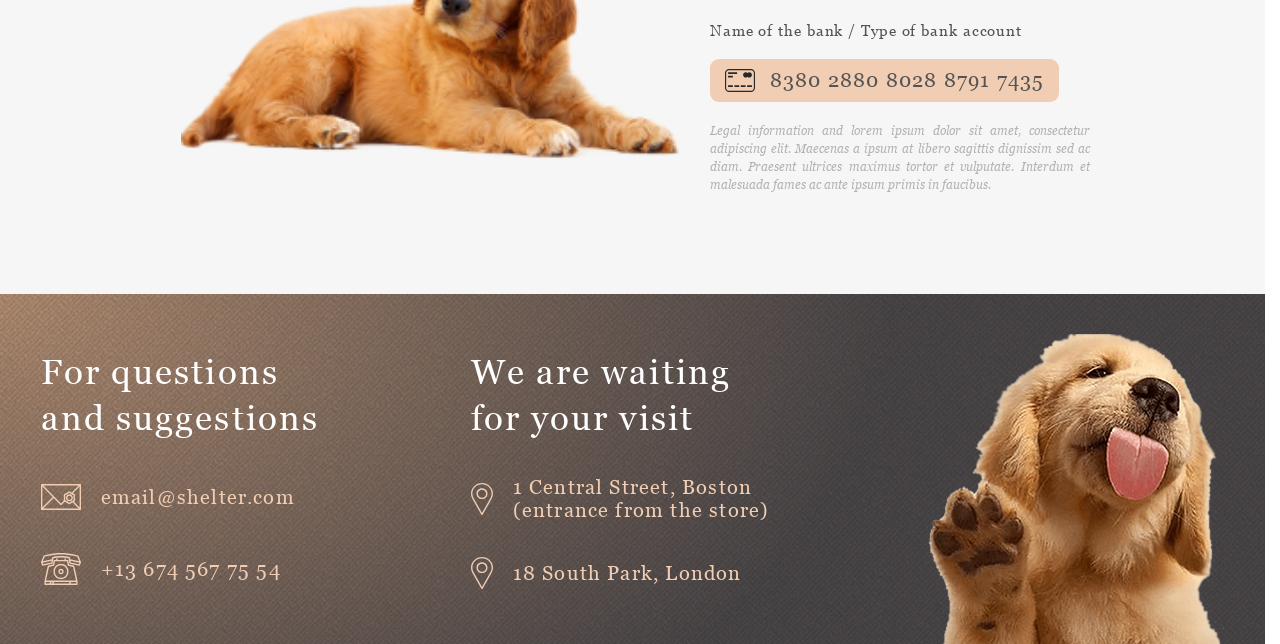
==== commit d3f5e347: "feat: add popup pets page" ====
--- a/pages/main/index.html
+++ b/pages/main/index.html
@@ -198,10 +198,6 @@
       </div>
     </div>
   </div>
-  <!-- Test script popover -->
-  <!-- <script>
-    document.querySelector('.popup').showPopover();
-  </script> -->
 </body>
 
 </html>
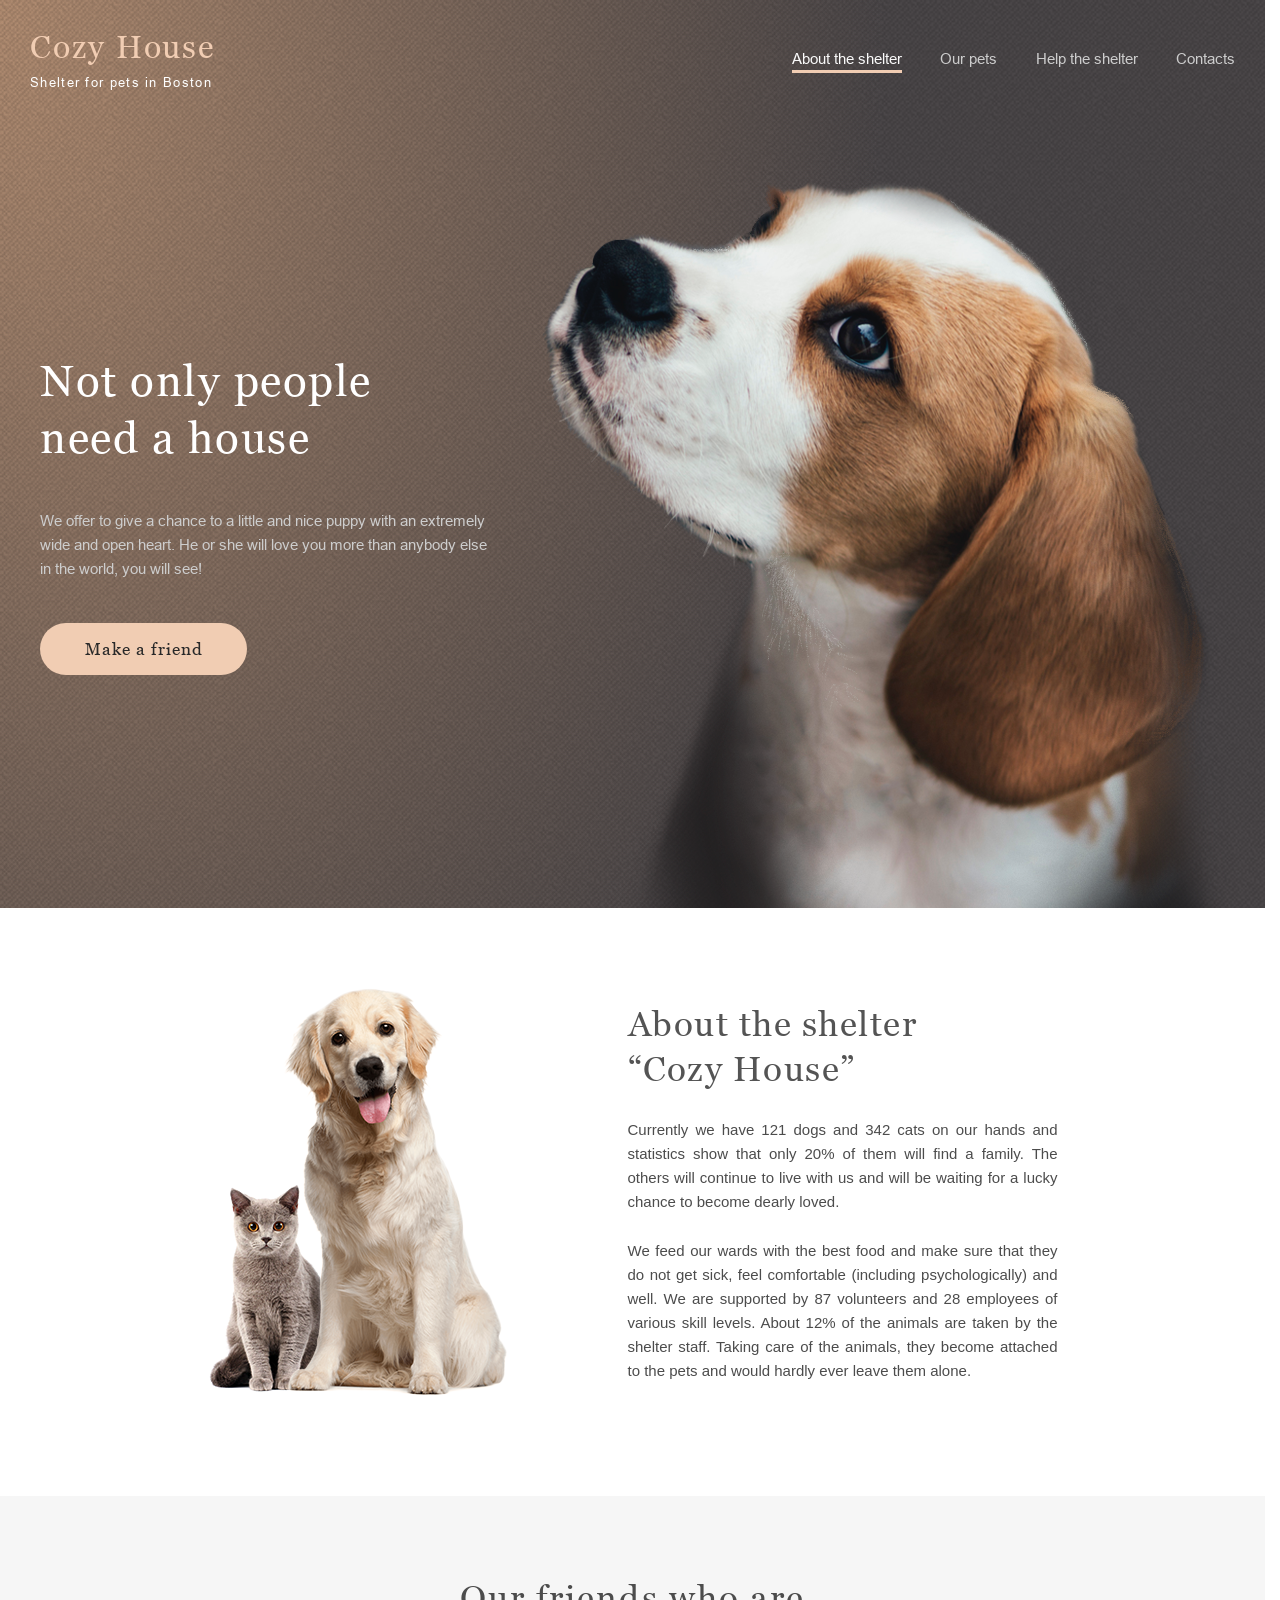
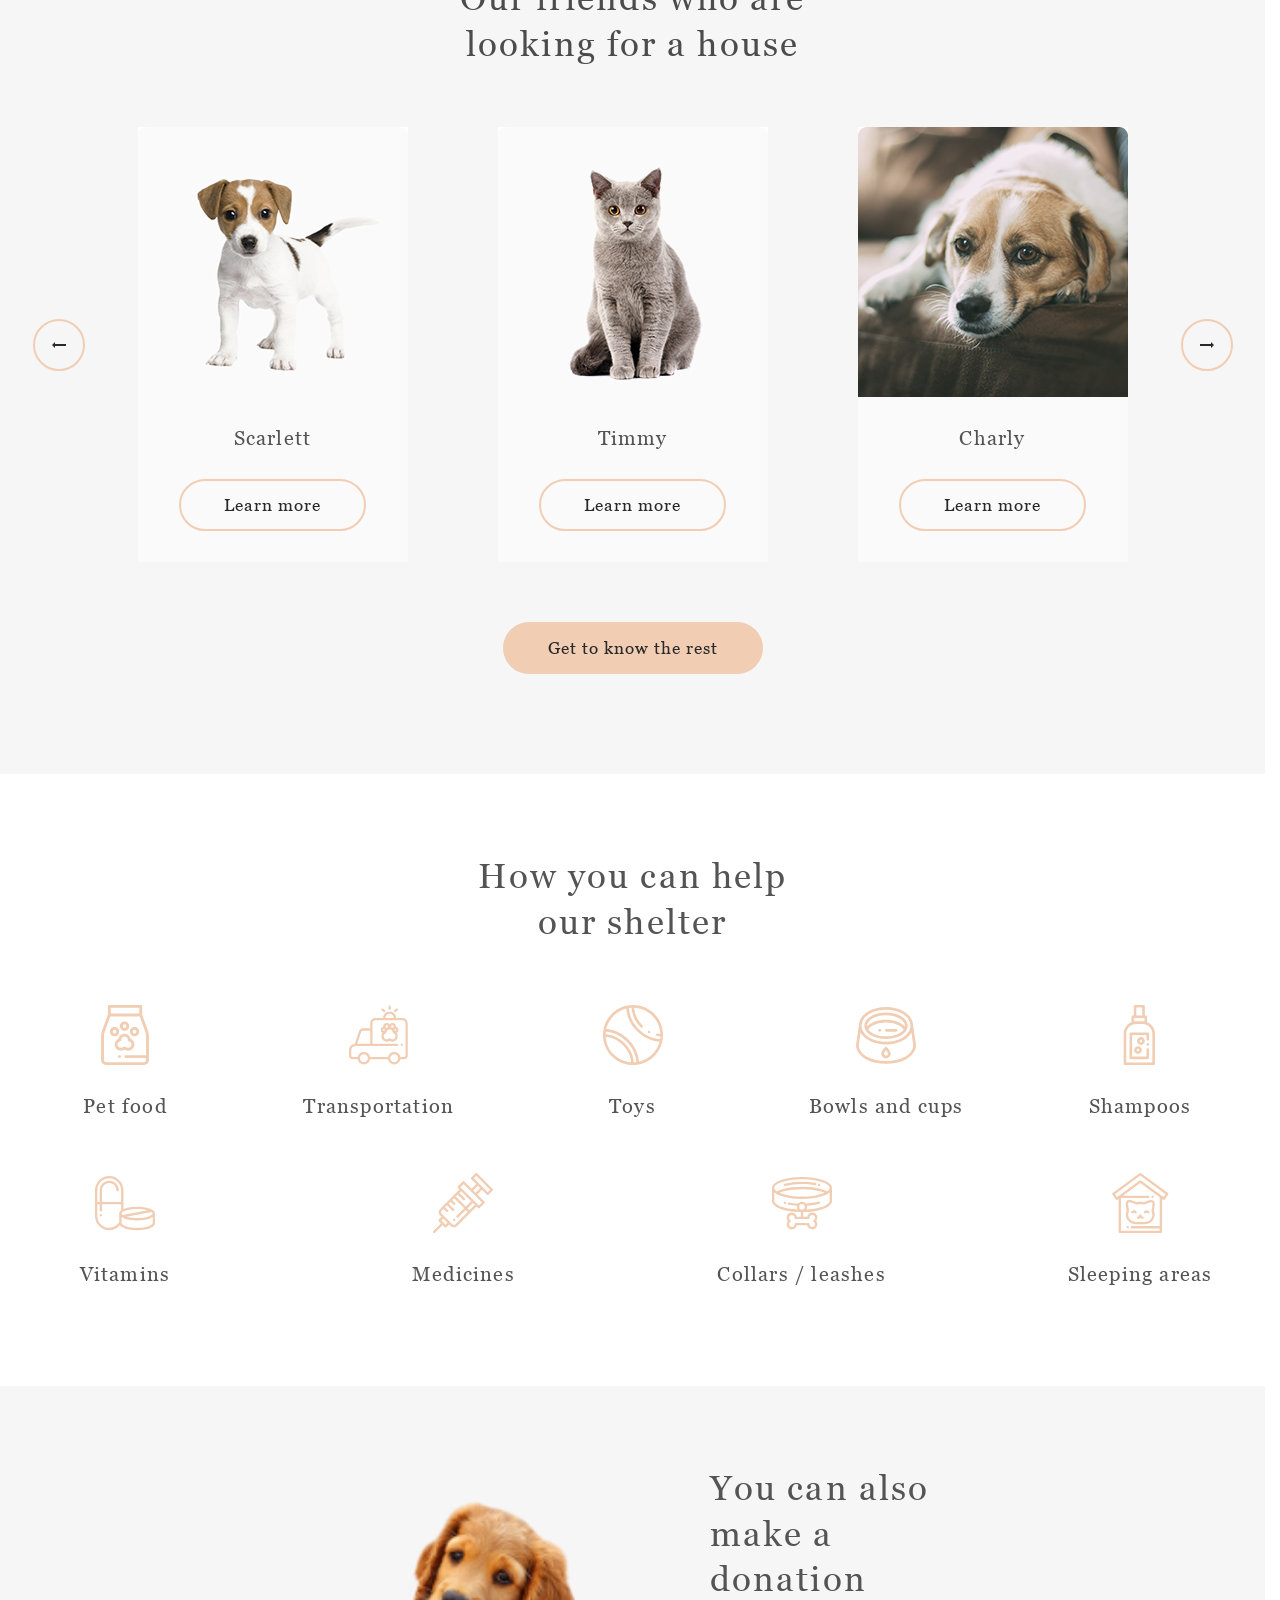
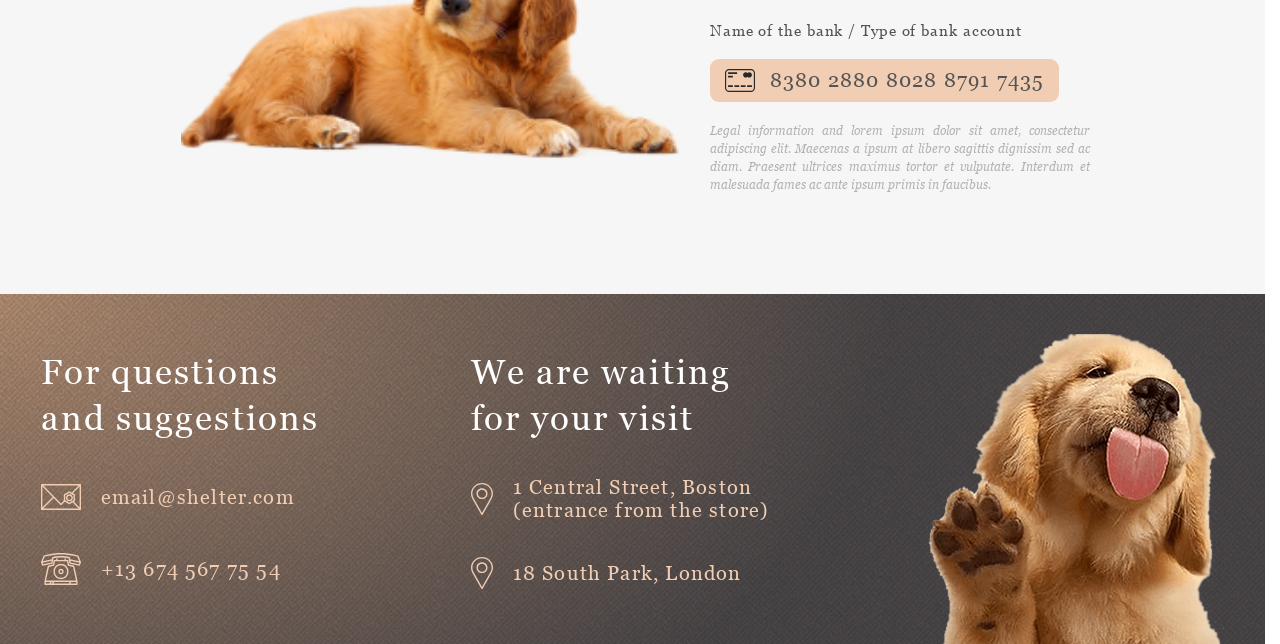
==== commit 00131ca6: "fix: fix popup main page" ====
--- a/pages/main/index.html
+++ b/pages/main/index.html
@@ -168,32 +168,34 @@
     </div>
   </footer>
   <div class="popup" id="popup" popover>
-    <div class="popup__card">
-      <button class="popup__btn-close" popovertarget="popup" popovertargetaction="hide"></button>
-      <div class="popup__container">
-        <img class="popup__image" src="" alt="">
-        <div class="popup__wrapper">
-          <h2 class="popup__title"></h2>
-          <p class="popup__info"></p>
-          <p class="popup__description"></p>
-          <ul class="popup__params">
-            <li class="popup__item">
-              <p class="popup__item-title">Age:</p>
-              <p class="popup__item-text"></p>
-            </li>
-            <li class="popup__item">
-              <p class="popup__item-title">Innoculations:</p>
-              <p class="popup__item-text"></p>
-            </li>
-            <li class="popup__item">
-              <p class="popup__item-title">Diseases:</p>
-              <p class="popup__item-text"></p>
-            </li>
-            <li class="popup__item">
-              <p class="popup__item-title">Parasites:</p>
-              <p class="popup__item-text"> </p>
-            </li>
-          </ul>
+    <div class="popup__backdrop" popovertarget="popup" popovertargetaction="hide">
+      <div class="popup__card">
+        <button class="popup__btn-close" popovertarget="popup" popovertargetaction="hide"></button>
+        <div class="popup__container">
+          <img class="popup__image" src="" alt="">
+          <div class="popup__wrapper">
+            <h2 class="popup__title"></h2>
+            <p class="popup__info"></p>
+            <p class="popup__description"></p>
+            <ul class="popup__params">
+              <li class="popup__item">
+                <p class="popup__item-title">Age:</p>
+                <p class="popup__item-text"></p>
+              </li>
+              <li class="popup__item">
+                <p class="popup__item-title">Innoculations:</p>
+                <p class="popup__item-text"></p>
+              </li>
+              <li class="popup__item">
+                <p class="popup__item-title">Diseases:</p>
+                <p class="popup__item-text"></p>
+              </li>
+              <li class="popup__item">
+                <p class="popup__item-title">Parasites:</p>
+                <p class="popup__item-text"> </p>
+              </li>
+            </ul>
+          </div>
         </div>
       </div>
     </div>
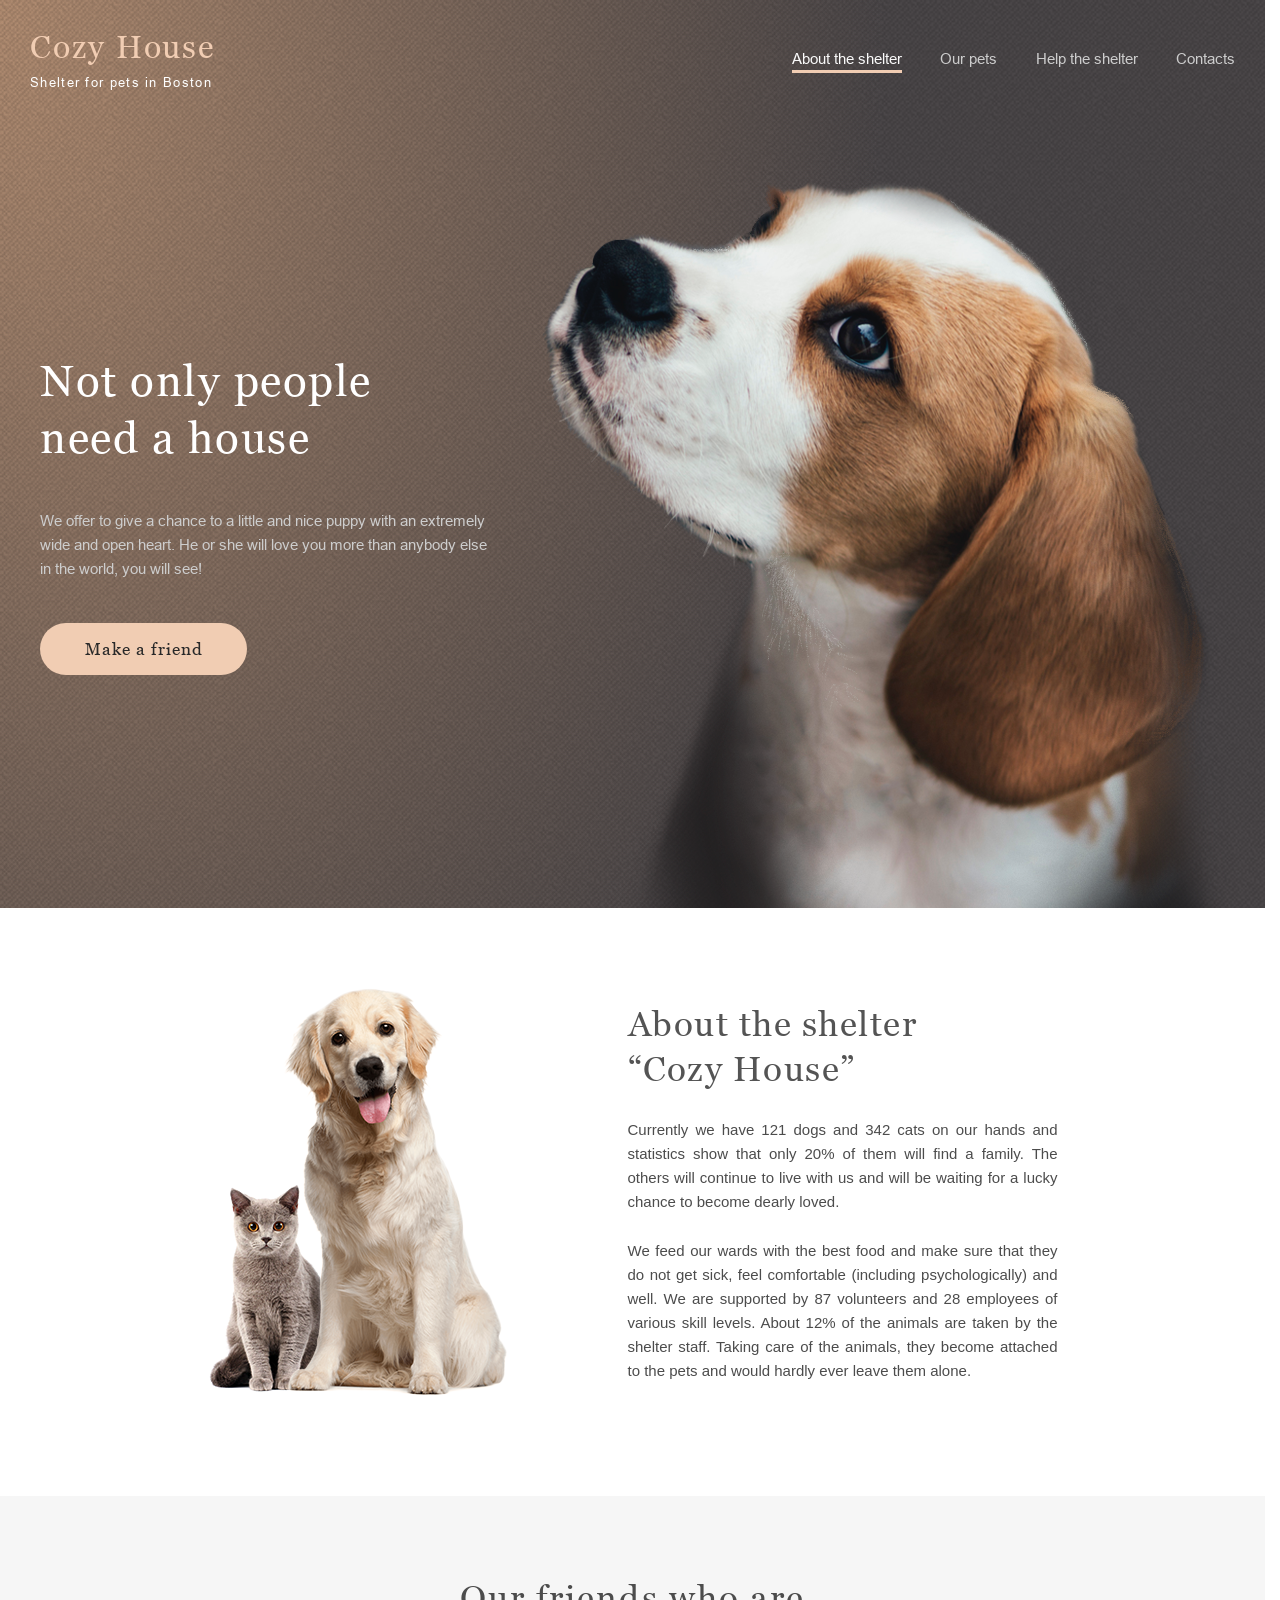
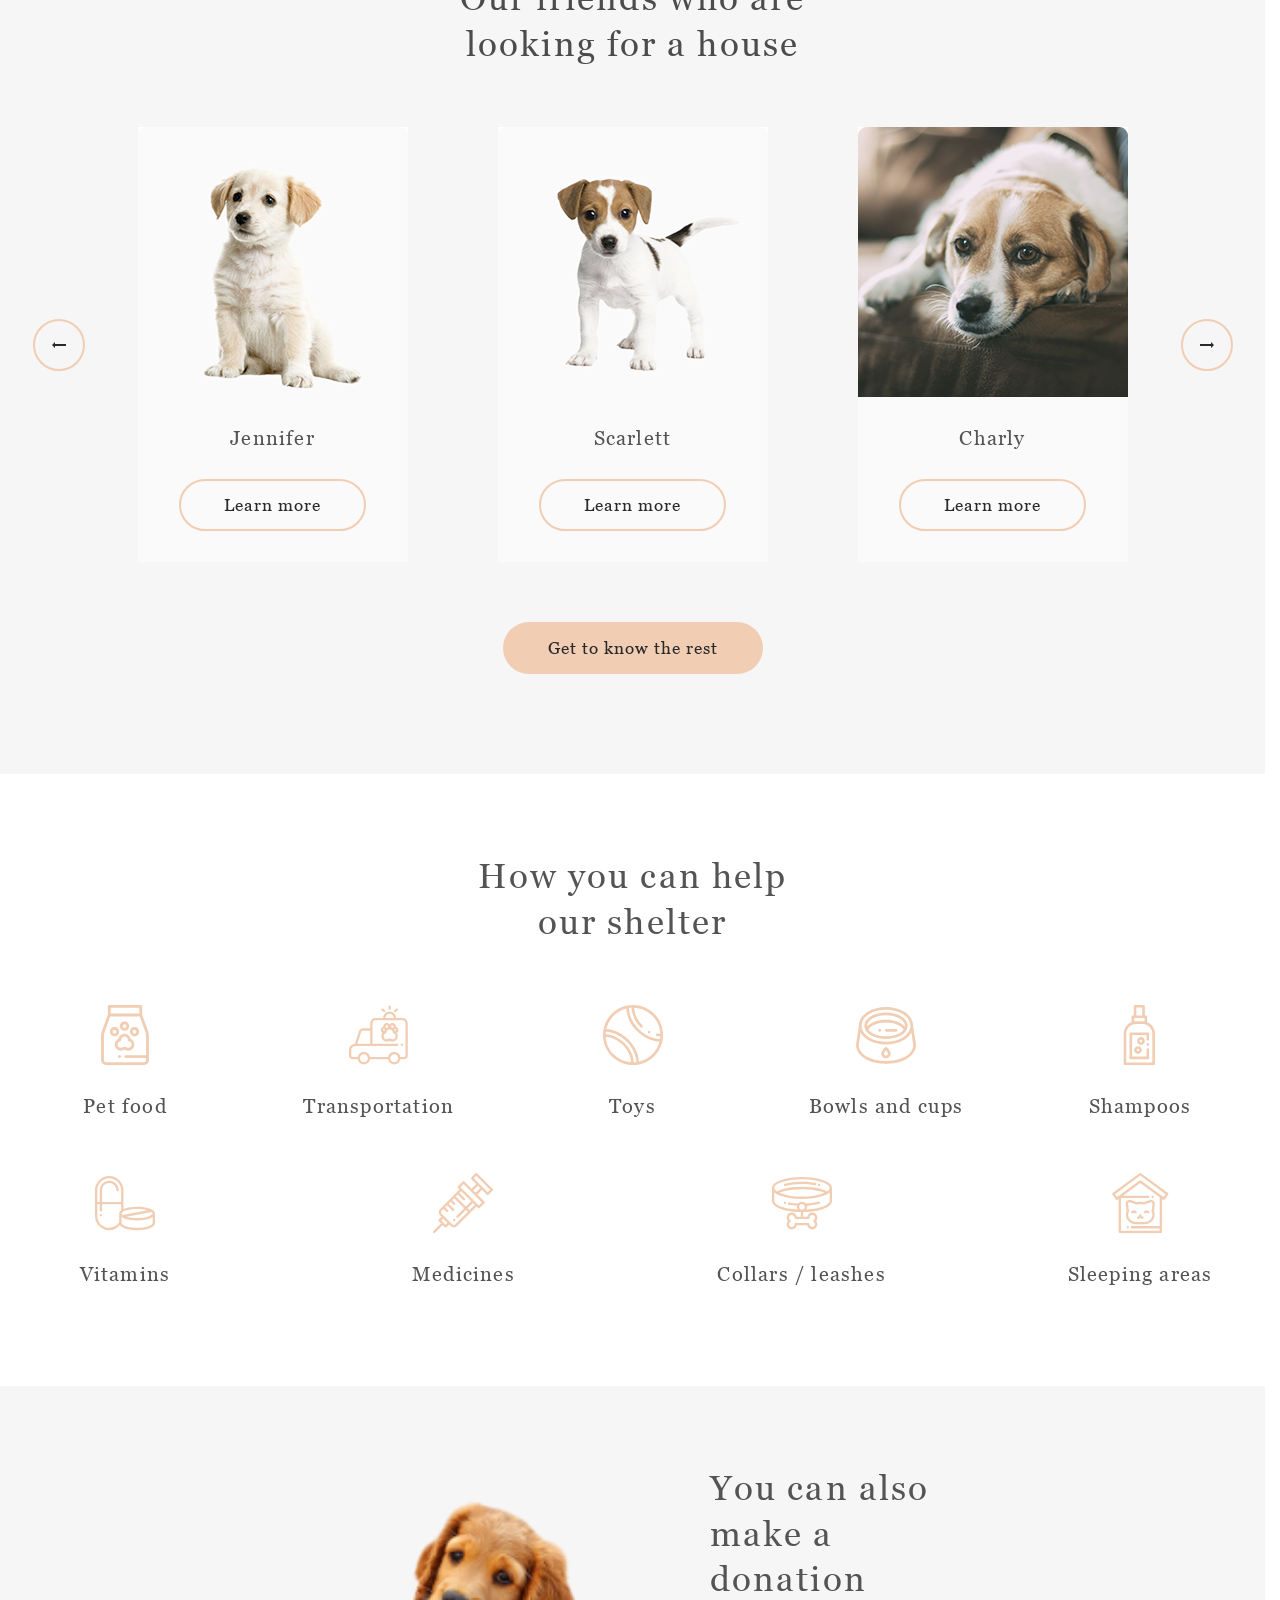
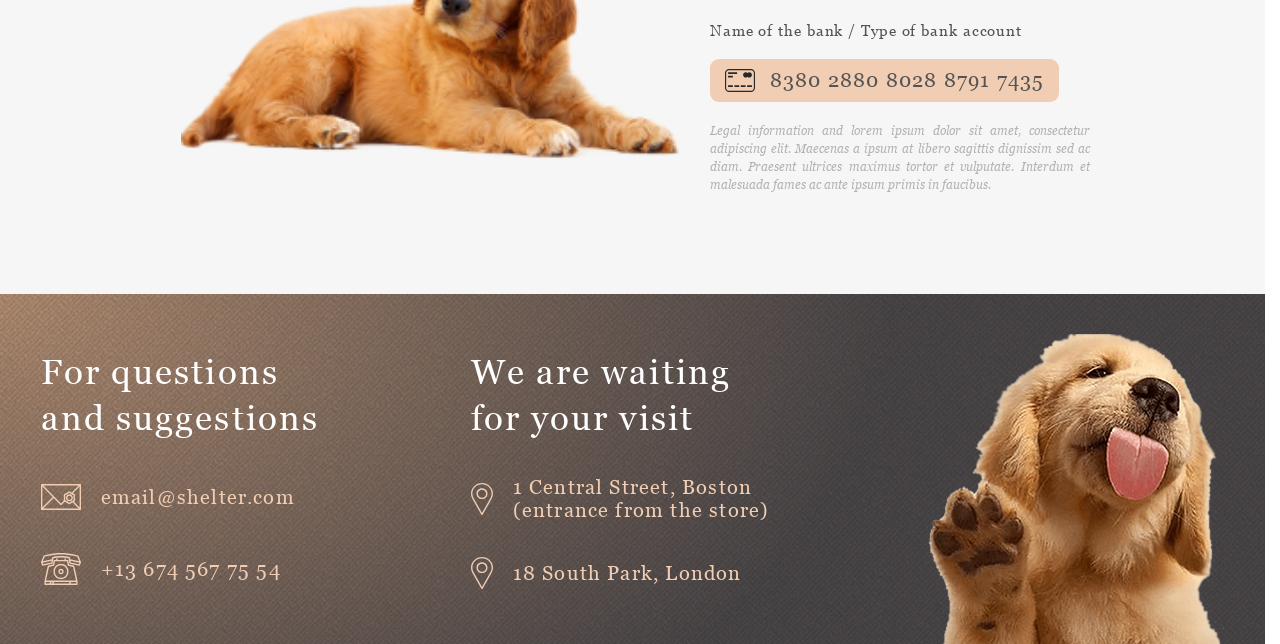
==== commit 29a32a56: "fix: fix view loading element" ====
--- a/pages/main/index.html
+++ b/pages/main/index.html
@@ -7,7 +7,7 @@
   <title>Shelter</title>
   <link rel="stylesheet" href="./styles.css">
   <link rel="icon" href="../../assets/icons/favicon.svg" type="img/svg">
-  <script type="module" src="./script.js" defer></script>
+  <script type="module" src="./script.js"></script>
 </head>
 
 <body>
